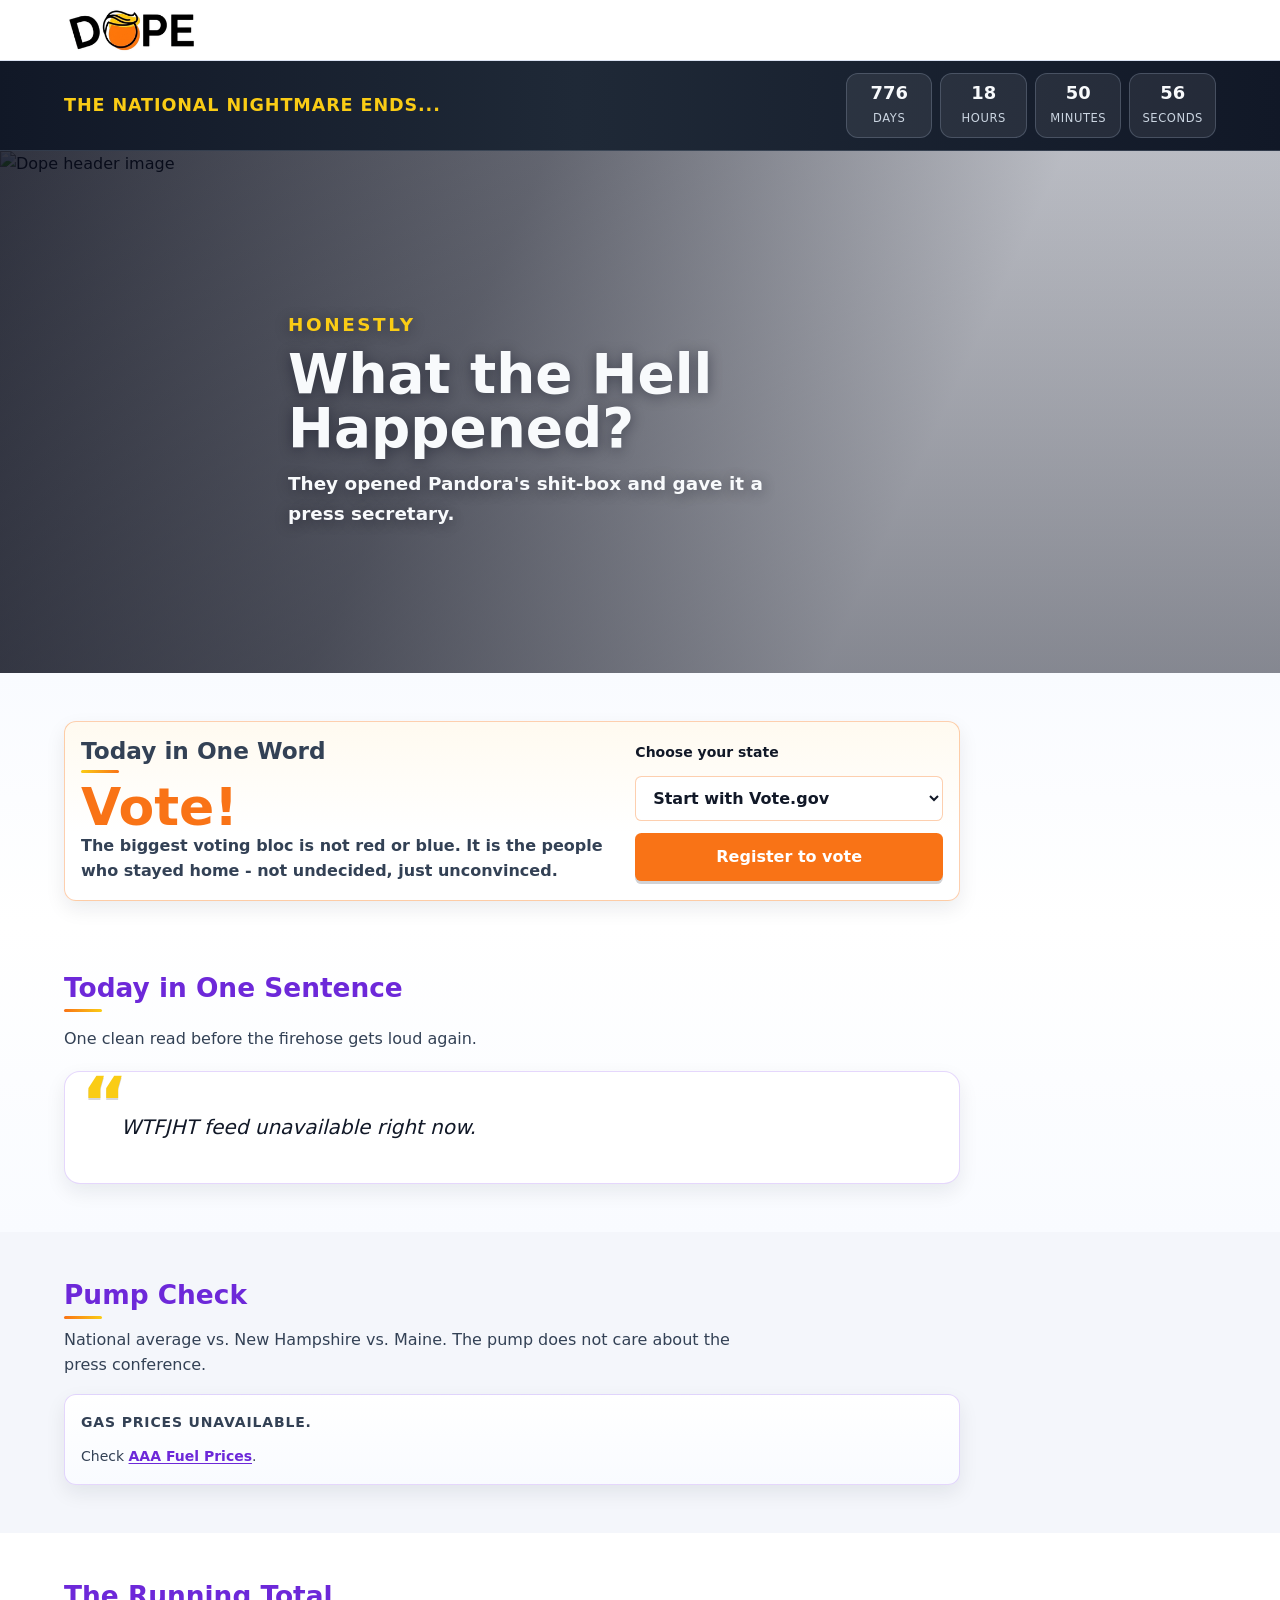
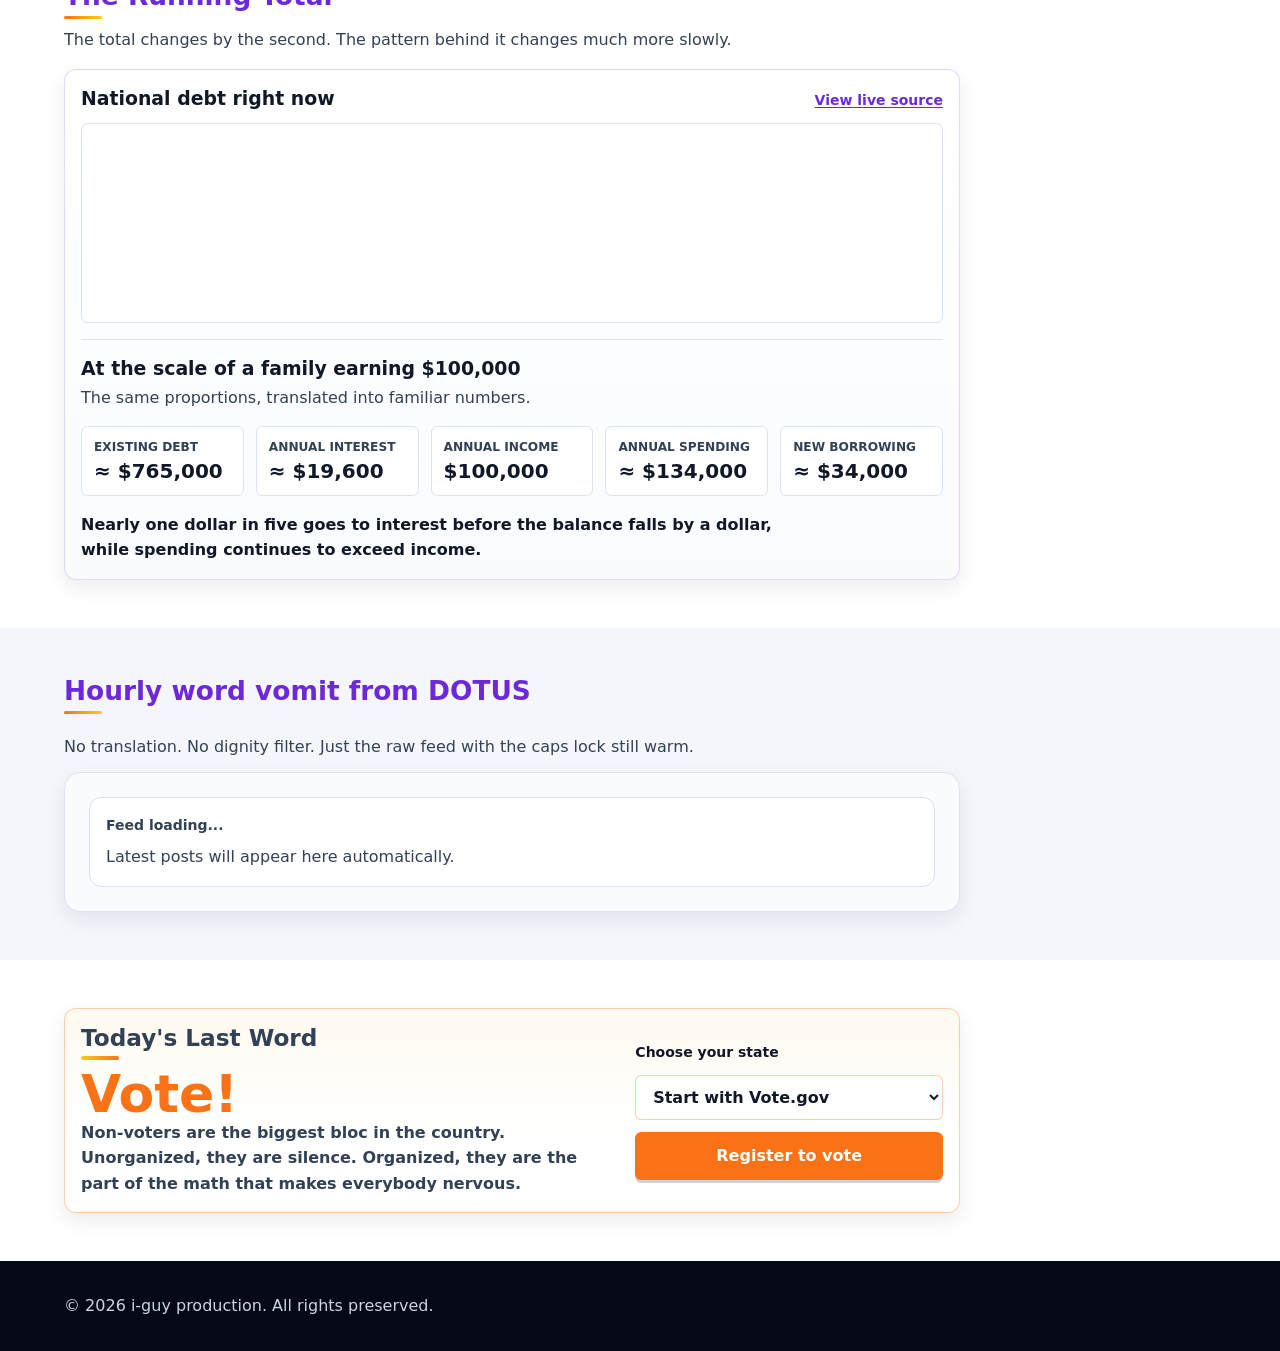
==== index.html @ aa1130ff "changes" ====
<!doctype html>
<html lang="en">
  <head>
    <meta charset="UTF-8" />
    <meta name="viewport" content="width=device-width, initial-scale=1.0" />
    <title>DOTUS-47 | Dope of the United States - 47</title>
    <meta
      name="description"
      content="Honestly, what a dope. A running read on DOTUS-47, the daily firehose, the price at the pump, and the receipts hiding under the smoke."
    />
    <meta property="og:title" content="DOTUS-47 | Dope of the United States - 47" />
    <meta property="og:description" content="A running read on DOTUS-47, the daily firehose, the price at the pump, and the receipts hiding under the smoke." />
    <meta property="og:type" content="website" />
    <meta property="og:url" content="https://dopeoclock.com/" />
    <meta property="og:image" content="https://dopeoclock.com/assets/images/og-image.jpg" />
    <meta name="twitter:card" content="summary_large_image" />
    <meta name="twitter:title" content="DOTUS-47 | Dope of the United States - 47" />
    <meta name="twitter:description" content="A running read on DOTUS-47, the daily firehose, the price at the pump, and the receipts hiding under the smoke." />
    <meta name="twitter:image" content="https://dopeoclock.com/assets/images/og-image.jpg" />
    <link rel="stylesheet" href="styles.css?v=32" />
    <link rel="icon" href="assets/images/favicon.ico" sizes="any" />
    <link rel="icon" type="image/png" href="assets/images/favicon-512.png" />
    <link rel="apple-touch-icon" href="assets/images/apple-touch-icon.png" />
    <script defer src="script.js?v=9"></script>
    <script defer src="assets/gas-prices-widget.js?v=8"></script>
    <script defer src="assets/national-debt-widget.js?v=6"></script>
    <script defer src="assets/vote-register.js?v=2"></script>
  </head>

  <body>
    <a class="skip-link" href="#main-content">Skip to main content</a>

    <header class="site-header" id="home">
      <nav class="top-nav" aria-label="Primary navigation">
        <div class="container nav-inner">
          <a class="logo" href="#home" aria-label="Dope home">
            <img src="assets/images/logo_dope.png" alt="Dope logo" />
          </a>

         <!--
<button
  class="nav-toggle"
  type="button"
  aria-expanded="false"
  aria-controls="primary-menu"
  aria-label="Open menu"
>
  <span class="hamburger" aria-hidden="true"></span>
  <span class="visually-hidden">Menu</span>
</button>
-->

         <!--
<ul class="nav-links" id="primary-menu">
  <li><a class="nav-link" href="#home">Home</a></li>
  <li><a class="nav-link" href="#why-it-matters">Why It Matters</a></li>
  <li><a class="nav-link" href="#priorities">Priorities</a></li>
  <li><a class="nav-link" href="#updates">Truth Social</a></li>
  <li><a class="nav-link" href="#get-involved">Get Involved</a></li>
</ul>
-->
        </div>
      </nav>
    </header>

    <section class="countdown-bar" aria-label="Initiative countdown">
      <div class="container countdown-inner">
        <p class="countdown-label">The National Nightmare Ends...</p>

        <div class="countdown" id="countdown" role="timer" aria-live="polite">
          <div class="countdown-item">
            <span id="days">00</span>
            <small>Days</small>
          </div>

          <div class="countdown-item">
            <span id="hours">00</span>
            <small>Hours</small>
          </div>

          <div class="countdown-item">
            <span id="minutes">00</span>
            <small>Minutes</small>
          </div>

          <div class="countdown-item">
            <span id="seconds">00</span>
            <small>Seconds</small>
          </div>
        </div>

        <p class="countdown-expired" id="countdown-expired" hidden>We are live.</p>
      </div>
    </section>

    <section class="hero" aria-labelledby="hero-title">
      <img
        class="hero-image"
        src="assets/images/header image.png"
        alt="Dope header image"
        loading="eager"
      />

      <div class="hero-overlay" aria-hidden="true"></div>

      <div class="container hero-content reveal">
        <p class="hero-kicker">honestly</p>

        <h1 id="hero-title">
          <span class="hero-title-line">What the Hell Happened?</span>
        </h1>

        <p>
          They opened Pandora's shit-box and gave it a press secretary.
        </p>

        <!--
        <div class="hero-actions">
          <a class="btn btn-primary" href="#why-it-matters">Why It Matters</a>
          <a class="btn btn-ghost" href="#updates">Does it Matter</a>
        </div>
        -->
      </div>
    </section>

    <main id="main-content">
<section
  id="today-word"
  class="content-section section-light reveal"
  aria-labelledby="today-word-title"
>
  <div class="container section-stack">
    <div class="vote-card">
      <div class="vote-card-copy">
        <p class="vote-kicker">Today in One Word</p>
        <h2 id="today-word-title">Vote!</h2>
        <p>
          The biggest voting bloc is not red or blue. It is the people who stayed home - not undecided, just unconvinced.
        </p>
      </div>

      <div class="vote-actions" aria-label="Voter registration state selector">
        <label for="vote-state">Choose your state</label>
        <select id="vote-state" class="vote-select">
          <option value="">Start with Vote.gov</option>
          <option value="alabama">Alabama</option>
          <option value="alaska">Alaska</option>
          <option value="arizona">Arizona</option>
          <option value="arkansas">Arkansas</option>
          <option value="california">California</option>
          <option value="colorado">Colorado</option>
          <option value="connecticut">Connecticut</option>
          <option value="delaware">Delaware</option>
          <option value="district-of-columbia">District of Columbia</option>
          <option value="florida">Florida</option>
          <option value="georgia">Georgia</option>
          <option value="hawaii">Hawaii</option>
          <option value="idaho">Idaho</option>
          <option value="illinois">Illinois</option>
          <option value="indiana">Indiana</option>
          <option value="iowa">Iowa</option>
          <option value="kansas">Kansas</option>
          <option value="kentucky">Kentucky</option>
          <option value="louisiana">Louisiana</option>
          <option value="maine">Maine</option>
          <option value="maryland">Maryland</option>
          <option value="massachusetts">Massachusetts</option>
          <option value="michigan">Michigan</option>
          <option value="minnesota">Minnesota</option>
          <option value="mississippi">Mississippi</option>
          <option value="missouri">Missouri</option>
          <option value="montana">Montana</option>
          <option value="nebraska">Nebraska</option>
          <option value="nevada">Nevada</option>
          <option value="new-hampshire">New Hampshire</option>
          <option value="new-jersey">New Jersey</option>
          <option value="new-mexico">New Mexico</option>
          <option value="new-york">New York</option>
          <option value="north-carolina">North Carolina</option>
          <option value="north-dakota">North Dakota</option>
          <option value="ohio">Ohio</option>
          <option value="oklahoma">Oklahoma</option>
          <option value="oregon">Oregon</option>
          <option value="pennsylvania">Pennsylvania</option>
          <option value="rhode-island">Rhode Island</option>
          <option value="south-carolina">South Carolina</option>
          <option value="south-dakota">South Dakota</option>
          <option value="tennessee">Tennessee</option>
          <option value="texas">Texas</option>
          <option value="utah">Utah</option>
          <option value="vermont">Vermont</option>
          <option value="virginia">Virginia</option>
          <option value="washington">Washington</option>
          <option value="west-virginia">West Virginia</option>
          <option value="wisconsin">Wisconsin</option>
          <option value="wyoming">Wyoming</option>
        </select>
        <a
          class="vote-cta"
          id="vote-register-link"
          href="https://vote.gov/register"
          target="_blank"
          rel="noopener noreferrer"
        >
          Register to vote
        </a>
      </div>
    </div>
  </div>
</section>

<section
  id="today-sentence"
  class="content-section section-light reveal"
  aria-labelledby="today-sentence-title"
>
  <div class="container section-stack">
    <div class="feed-intro today-summary">
      <h2 id="today-sentence-title">Today in One Sentence</h2>
      <p>
        One clean read before the firehose gets loud again.
      </p>
    </div>

    <div
      class="feed-panel"
      id="wtfjht-feed"
      aria-label="What Just Happened feed"
    >
      <article class="feed-post">
        <p class="feed-date">Feed loading...</p>
        <p>Latest WTFJHT updates will appear here.</p>
      </article>
    </div>

        </div>
      </section>

<section
  id="gas-prices"
  class="content-section section-alt reveal"
  aria-labelledby="gas-prices-title"
>
  <div class="container section-stack">
    <div class="gas-price-intro">
      <h2 id="gas-prices-title">Pump Check</h2>
      <p>
        National average vs. New Hampshire vs. Maine. The pump does not care about the press conference.
      </p>
    </div>

    <div data-aaa-gas-prices></div>
  </div>
</section>

<section
  id="national-debt"
  class="content-section section-light reveal"
  aria-labelledby="national-debt-title"
>
  <div class="container section-stack">
    <div class="debt-intro">
      <h2 id="national-debt-title">The Running Total</h2>
      <p>
        The total changes by the second. The pattern behind it changes much more slowly.
      </p>
    </div>

    <div data-national-debt></div>
  </div>
</section>

<section
  id="updates"
  class="content-section section-alt reveal"
  aria-labelledby="updates-title"
>
  <div class="container section-stack">
    <h2 id="updates-title">Hourly word vomit from DOTUS</h2>

    <p class="section-kicker">
      No translation. No dignity filter. Just the raw feed with the caps lock still warm.
    </p>

    <div
      class="feed-panel"
      id="truth-feed"
      data-feed-url="/api/feed"
      aria-label="Truth Social updates feed"
    >
      <article class="feed-post">
        <p class="feed-date">Feed loading...</p>
        <p>Latest posts will appear here automatically.</p>
      </article>
    </div>
  </div>
</section>

    <!--  <section
        id="get-involved"
        class="content-section section-alt reveal"
        aria-labelledby="involved-title"
      >
        <div class="container section-stack cta-panel">
          <h2 id="involved-title">Get Involved / Stay Connected</h2>

          <p>
            If this mission resonates with you, now is the moment to engage. Join updates, share the message, and be part of what happens next.
          </p>

          <div class="cta-actions">
            <a class="btn btn-primary">Join the List</a>
            <a class="btn btn-secondary">Track Live Updates</a>
          </div>

          <div class="contact-grid" aria-label="Contact information"></div>
        </div>
      </section> -->
      <section
        id="final-vote"
        class="content-section section-light reveal"
        aria-labelledby="final-vote-title"
      >
        <div class="container section-stack">
          <div class="vote-card">
            <div class="vote-card-copy">
              <p class="vote-kicker">Today's Last Word</p>
              <h2 id="final-vote-title">Vote!</h2>
              <p>
                Non-voters are the biggest bloc in the country. Unorganized, they are silence. Organized, they are the part of the math that makes everybody nervous.
              </p>
            </div>

            <div class="vote-actions" aria-label="Voter registration state selector">
              <label for="vote-state-bottom">Choose your state</label>
              <select id="vote-state-bottom" class="vote-select">
                <option value="">Start with Vote.gov</option>
                <option value="alabama">Alabama</option>
                <option value="alaska">Alaska</option>
                <option value="arizona">Arizona</option>
                <option value="arkansas">Arkansas</option>
                <option value="california">California</option>
                <option value="colorado">Colorado</option>
                <option value="connecticut">Connecticut</option>
                <option value="delaware">Delaware</option>
                <option value="district-of-columbia">District of Columbia</option>
                <option value="florida">Florida</option>
                <option value="georgia">Georgia</option>
                <option value="hawaii">Hawaii</option>
                <option value="idaho">Idaho</option>
                <option value="illinois">Illinois</option>
                <option value="indiana">Indiana</option>
                <option value="iowa">Iowa</option>
                <option value="kansas">Kansas</option>
                <option value="kentucky">Kentucky</option>
                <option value="louisiana">Louisiana</option>
                <option value="maine">Maine</option>
                <option value="maryland">Maryland</option>
                <option value="massachusetts">Massachusetts</option>
                <option value="michigan">Michigan</option>
                <option value="minnesota">Minnesota</option>
                <option value="mississippi">Mississippi</option>
                <option value="missouri">Missouri</option>
                <option value="montana">Montana</option>
                <option value="nebraska">Nebraska</option>
                <option value="nevada">Nevada</option>
                <option value="new-hampshire">New Hampshire</option>
                <option value="new-jersey">New Jersey</option>
                <option value="new-mexico">New Mexico</option>
                <option value="new-york">New York</option>
                <option value="north-carolina">North Carolina</option>
                <option value="north-dakota">North Dakota</option>
                <option value="ohio">Ohio</option>
                <option value="oklahoma">Oklahoma</option>
                <option value="oregon">Oregon</option>
                <option value="pennsylvania">Pennsylvania</option>
                <option value="rhode-island">Rhode Island</option>
                <option value="south-carolina">South Carolina</option>
                <option value="south-dakota">South Dakota</option>
                <option value="tennessee">Tennessee</option>
                <option value="texas">Texas</option>
                <option value="utah">Utah</option>
                <option value="vermont">Vermont</option>
                <option value="virginia">Virginia</option>
                <option value="washington">Washington</option>
                <option value="west-virginia">West Virginia</option>
                <option value="wisconsin">Wisconsin</option>
                <option value="wyoming">Wyoming</option>
              </select>
              <a
                class="vote-cta"
                id="vote-register-link-bottom"
                href="https://vote.gov/register"
                target="_blank"
                rel="noopener noreferrer"
              >
                Register to vote
              </a>
            </div>
          </div>
        </div>
      </section>
    </main>

    <footer class="site-footer">
      <div class="container footer-inner">
        <div>
          <p>© <span id="year"></span> i-guy production. All rights preserved.</p>
        </div>
      </div>
    </footer>
  </body>
</html>
---- styles.css ----
:root {
  /* Core palette (bold, modern, non-political) */
  --color-bg: #0b1020;
  --color-surface: #ffffff;
  --color-surface-alt: #f4f6fb;
  --color-text: #111827;
  --color-text-muted: #334155;
  --color-dark: #050816;
  --color-primary: #7c3aed;
  --color-primary-dark: #6d28d9;
  --color-secondary: #f97316;
  --color-secondary-dark: #ea580c;
  --color-border: #dbe3f3;
  --color-focus: #22d3ee;
  --color-countdown-bg: #111827;
  --color-countdown-text: #f8fafc;
  --color-hero-overlay: rgba(5, 8, 22, 0.62);

  /* Typography */
  --font-family-base: Inter, system-ui, -apple-system, Segoe UI, Roboto, Helvetica, Arial, sans-serif;
  --font-size-100: 0.875rem;
  --font-size-200: 1rem;
  --font-size-300: 1.125rem;
  --font-size-400: clamp(1.7rem, 4.5vw, 3.2rem);
  --font-size-hero-kicker: clamp(0.78rem, 0.68rem + 0.45vw, 1rem);
  --font-size-hero-heading: clamp(2rem, 1.35rem + 2.6vw, 3.55rem);
  --font-size-hero-body: clamp(1rem, 0.9rem + 0.45vw, 1.22rem);
  --font-size-hero-button: clamp(0.95rem, 1.1vw, 1.05rem);

  /* Spacing */
  --space-1: 0.25rem;
  --space-2: 0.5rem;
  --space-3: 0.75rem;
  --space-4: 1rem;
  --space-5: 1.5rem;
  --space-6: 2rem;
  --space-7: 3rem;
  --space-8: 4rem;

  /* Radius + shadows + layout */
  --radius-sm: 0.4rem;
  --radius-md: 0.75rem;
  --radius-lg: 1rem;
  --shadow-sm: 0 8px 20px rgba(15, 23, 42, 0.08);
  --shadow-md: 0 20px 40px rgba(15, 23, 42, 0.14);
  --container-max: 72rem;
  --nav-height: 3.75rem;

  /* Breakpoint references */
  --bp-tablet: 48rem;
  --bp-desktop: 64rem;
}

/* Base reset */
*,
*::before,
*::after {
  box-sizing: border-box;
}

html {
  scroll-behavior: smooth;
}

@media (prefers-reduced-motion: reduce) {
  html {
    scroll-behavior: auto;
  }

  *,
  *::before,
  *::after {
    animation-duration: 0.01ms !important;
    animation-iteration-count: 1 !important;
    transition-duration: 0.01ms !important;
  }
}

body {
  margin: 0;
  font-family: var(--font-family-base);
  font-size: var(--font-size-200);
  line-height: 1.6;
  color: var(--color-text);
  background: var(--color-surface-alt);
}

h1,
h2,
h3,
p {
  margin: 0;
}

h1,
h2,
h3 {
  text-wrap: balance;
}

p,
li,
figcaption,
label,
button,
a {
  text-wrap: pretty;
}

a {
  color: inherit;
  text-decoration: none;
}

img {
  display: block;
  max-width: 100%;
}

:focus-visible {
  outline: 3px solid var(--color-focus);
  outline-offset: 2px;
}

/* Utilities */
.container {
  width: min(100% - 2rem, var(--container-max));
  margin-inline: auto;
}

.section-stack {
  display: grid;
  gap: var(--space-4);
}

.visually-hidden {
  position: absolute;
  width: 1px;
  height: 1px;
  padding: 0;
  margin: -1px;
  overflow: hidden;
  clip: rect(0, 0, 0, 0);
  border: 0;
}

.skip-link {
  position: absolute;
  top: -3rem;
  left: var(--space-4);
  background: var(--color-dark);
  color: #fff;
  padding: var(--space-2) var(--space-4);
  border-radius: var(--radius-sm);
  z-index: 5000;
}

.skip-link:focus-visible {
  top: var(--space-3);
}

/* Sticky nav */
.top-nav {
  position: sticky;
  top: 0;
  z-index: 3000;
  min-height: var(--nav-height);
  background: rgba(255, 255, 255, 0.95);
  backdrop-filter: blur(10px);
  border-bottom: 1px solid var(--color-border);
}

.nav-inner {
  min-height: var(--nav-height);
  display: flex;
  align-items: center;
  justify-content: space-between;
  gap: 0.75rem;
}

.logo {
  display: inline-flex;
  align-items: center;
  flex-shrink: 0;
}

.logo img {
  display: block;
  width: clamp(96px, 12vw, 135px);
  max-width: 135px;
  height: auto;
  max-height: 46px;
  object-fit: contain;
}

.nav-links {
  list-style: none;
  margin: 0;
  padding: 0;
  display: flex;
  gap: var(--space-2);
}

.nav-link {
  font-weight: 700;
  font-size: var(--font-size-100);
  color: var(--color-text-muted);
  padding: 0.4rem 0.65rem;
  border-radius: var(--radius-sm);
  transition: background-color 160ms ease, color 160ms ease;
}

.nav-link:hover,
.nav-link:focus-visible,
.nav-link.active {
  background: #eee7ff;
  color: var(--color-primary-dark);
}

.nav-toggle {
  display: none;
  width: 2.5rem;
  aspect-ratio: 1;
  border: 1px solid var(--color-border);
  border-radius: var(--radius-sm);
  background: #fff;
  color: var(--color-text);
  align-items: center;
  justify-content: center;
}

.hamburger,
.hamburger::before,
.hamburger::after {
  width: 1.1rem;
  height: 2px;
  border-radius: 999px;
  background: currentColor;
  display: block;
  position: relative;
}

.hamburger::before,
.hamburger::after {
  content: "";
  position: absolute;
  left: 0;
}

.hamburger::before {
  top: -0.35rem;
}

.hamburger::after {
  top: 0.35rem;
}

/* Countdown bar */
.countdown-bar {
  background: linear-gradient(90deg, #111827 0%, #1f2937 45%, #111827 100%);
  color: var(--color-countdown-text);
  border-bottom: 1px solid rgba(148, 163, 184, 0.25);
}

.countdown-inner {
  min-height: 4rem;
  display: flex;
  align-items: center;
  justify-content: space-between;
  gap: var(--space-4);
  padding-block: var(--space-3);
}

.countdown-label {
  font-weight: 800;
  text-transform: uppercase;
  letter-spacing: 0.05em;
  font-size: 1.1rem;
  color: #facc15;
}

.countdown {
  display: grid;
  grid-template-columns: repeat(4, minmax(4rem, 1fr));
  gap: var(--space-2);
}

.countdown-item {
  text-align: center;
  padding: var(--space-2) var(--space-3);
  border-radius: var(--radius-md);
  border: 1px solid rgba(148, 163, 184, 0.3);
  background: rgba(255, 255, 255, 0.08);
}

.countdown-item span {
  display: block;
  font-weight: 800;
  font-size: 1.12rem;
  line-height: 1.2;
}

.countdown-item small {
  font-size: 0.72rem;
  text-transform: uppercase;
  letter-spacing: 0.05em;
  color: #cbd5e1;
}

.countdown-expired {
  margin-left: auto;
  font-weight: 700;
  color: #86efac;
}

/* Hero */
.hero {
  position: relative;
  min-height: clamp(20rem, 58vh, 34rem);
  display: grid;
  align-items: center;
  overflow: hidden;
}

.hero-image,
.hero-overlay {
  position: absolute;
  inset: 0;
}

.hero-image {
  width: 100%;
  height: 100%;
  object-fit: cover;
  object-position: center 45%;
}

.hero-overlay {
  background:
    linear-gradient(180deg, rgba(5, 8, 22, 0.18), rgba(5, 8, 22, 0.42)),
    linear-gradient(115deg, rgba(5, 8, 22, 0.78) 0%, rgba(5, 8, 22, 0.52) 36%, rgba(5, 8, 22, 0.08) 70%);
}

.hero-content {
  position: relative;
  z-index: 1;
  max-width: 44rem;
  color: #f8fafc;
  padding-block: clamp(2rem, 6vw, 4rem);
  text-shadow: 0 2px 14px rgba(5, 8, 22, 0.42);
}

.hero-kicker {
  font-size: var(--font-size-hero-kicker);
  text-transform: uppercase;
  letter-spacing: 0.12em;
  font-weight: 700;
  margin-bottom: 0.55rem;
  color: #facc15;
}

.hero h1 {
  font-size: var(--font-size-hero-heading);
  line-height: 0.98;
  max-width: none;
  text-wrap: balance;
}

.hero-title-line {
  display: block;
  width: fit-content;
  max-width: 100%;
 /*! white-space: nowrap; */
}

.hero p {
  margin-top: 0.85rem;
  font-size: var(--font-size-hero-body);
  max-width: 32rem;
}

.hero-actions {
  margin-top: var(--space-5);
  display: flex;
  flex-wrap: wrap;
  gap: var(--space-3);
}

/* Buttons */
.btn {
  display: inline-flex;
  align-items: center;
  justify-content: center;
  border: 1px solid transparent;
  border-radius: var(--radius-md);
  padding: 0.75rem 1.15rem;
  font-weight: 700;
  transition: transform 120ms ease, background-color 150ms ease, color 150ms ease, border-color 150ms ease;
}

.hero .btn {
  font-size: var(--font-size-hero-button);
}

.btn:hover,
.btn:focus-visible {
  transform: translateY(-1px);
}

.btn-primary {
  background: var(--color-secondary);
  color: #fff;
}

.btn-primary:hover,
.btn-primary:focus-visible {
  background: var(--color-secondary-dark);
}

.btn-secondary {
  background: var(--color-primary);
  color: #fff;
}

.btn-secondary:hover,
.btn-secondary:focus-visible {
  background: var(--color-primary-dark);
}

.btn-ghost {
  background: transparent;
  border-color: rgba(255, 255, 255, 0.55);
  color: #fff;
}

.btn-ghost:hover,
.btn-ghost:focus-visible {
  border-color: #fff;
  background: rgba(255, 255, 255, 0.14);
}

/* Sections */
.content-section {
  padding-block: clamp(var(--space-7), 8vw, 5.3rem);
  scroll-margin-top: calc(var(--nav-height) + 4.5rem);
}

.section-light {
  background: var(--color-surface);
}

.section-alt {
  background: var(--color-surface-alt);
}

h2 {
  font-size: clamp(1.5rem, 3.2vw, 2.4rem);
  line-height: 1.15;
}

.content-section p {
  color: var(--color-text-muted);
}

.section-lead {
  font-size: clamp(1.15rem, 2.2vw, 1.45rem);
  line-height: 1.5;
  font-weight: 600;
  color: var(--color-text);
  max-width: 58rem;
}

.accent-word {
  color: #facc15;
  font-weight: 600;
}

.section-tagline {
  margin-top: var(--space-2);
  font-size: clamp(1.05rem, 2vw, 1.25rem);
  font-weight: 700;
  letter-spacing: 0.03em;
  color: var(--color-text);
}

.section-title-accent,
.today-summary h2,
.gas-price-intro h2,
.debt-intro h2,
#updates-title {
  position: relative;
  display: inline-block;
  margin-bottom: var(--space-2);
  color: var(--color-primary-dark);
  font-size: clamp(1.25rem, 2.4vw, 1.65rem);
  line-height: 1.12;
  font-weight: 900;
}

.section-title-accent::after,
.today-summary h2::after,
.gas-price-intro h2::after,
.debt-intro h2::after,
#updates-title::after {
  content: "";
  display: block;
  width: 2.4rem;
  height: 0.2rem;
  margin-top: 0.35rem;
  border-radius: 999px;
  background: linear-gradient(90deg, var(--color-secondary), #facc15);
}

#today-word,
#today-sentence,
#gas-prices,
#national-debt,
#updates,
#final-vote {
  padding-block: clamp(var(--space-5), 5vw, var(--space-7));
}

#today-word {
  padding-bottom: clamp(var(--space-4), 3vw, var(--space-5));
}

#today-sentence {
  padding-top: clamp(var(--space-4), 3vw, var(--space-5));
}

.tag-acronym {
  color: #facc15;
  font-weight: 900;
}



.cards-grid {
  margin-top: var(--space-4);
  display: grid;
  grid-template-columns: repeat(2, minmax(0, 1fr));
  gap: var(--space-4);
}

.card {
  background: #fff;
  border: 1px solid rgba(124, 58, 237, 0.14);
  border-radius: var(--radius-md);
  padding: var(--space-5);
  box-shadow: var(--shadow-sm);
}

.card h3 {
  position: relative;
  display: inline-block;
  margin-bottom: var(--space-3);
  font-size: clamp(1.2rem, 2vw, 1.45rem);
  line-height: 1.1;
  font-weight: 900;
  color: var(--color-primary-dark);
}

.card h3::after {
  content: "";
  display: block;
  width: 2.75rem;
  height: 0.22rem;
  margin-top: 0.4rem;
  border-radius: 999px;
  background: linear-gradient(90deg, var(--color-secondary), #facc15);
}

@media (hover: hover) {
  .card {
    transition: transform 140ms ease, box-shadow 140ms ease, border-color 140ms ease;
  }

  .card:hover {
    transform: translateY(-2px);
    border-color: rgba(124, 58, 237, 0.28);
    box-shadow: var(--shadow-md);
  }
}

.receipt-accordion {
  margin-top: var(--space-4);
  border: 1px solid rgba(124, 58, 237, 0.22);
  border-radius: var(--radius-md);
  background: linear-gradient(180deg, #ffffff 0%, #f9fbff 100%);
  overflow: hidden;
}

.receipt-accordion[open] {
  box-shadow: inset 0 0 0 1px rgba(124, 58, 237, 0.08);
}

.receipt-accordion summary {
  cursor: pointer;
  padding: 0.8rem 1rem;
  font-weight: 900;
  color: var(--color-primary-dark);
  list-style: none;
}

.receipt-accordion summary::-webkit-details-marker {
  display: none;
}

.receipt-accordion summary::before {
  content: "+";
  display: inline-grid;
  place-items: center;
  width: 1.35rem;
  height: 1.35rem;
  margin-right: 0.45rem;
  border-radius: 50%;
  background: var(--color-secondary);
  color: #fff;
  font-weight: 900;
  line-height: 1;
}

.receipt-accordion[open] summary::before {
  content: "-";
}

.receipt-accordion summary:hover,
.receipt-accordion summary:focus-visible {
  background: #eee7ff;
  color: var(--color-primary);
}

.receipt-list {
  margin: 0;
  padding: 0 1rem 1rem;
  display: grid;
  gap: 0.85rem;
  list-style: none;
}

.receipt-list li {
  position: relative;
  padding-left: 1.55rem;
  color: var(--color-text-muted);
  line-height: 1.5;
}

.receipt-list li::before {
  content: "";
  position: absolute;
  left: 0;
  top: 0.42em;
  width: 0.72rem;
  height: 0.72rem;
  border: 2px solid var(--color-dark);
  border-radius: 50%;
  background: radial-gradient(circle at 35% 35%, #facc15 0 28%, var(--color-secondary) 30% 100%);
  box-shadow: 0 1px 0 rgba(5, 8, 22, 0.22);
}

.receipt-list strong {
  color: var(--color-text);
}

.receipt-list a {
  color: var(--color-primary-dark);
  font-weight: 800;
  text-decoration: underline;
  text-underline-offset: 0.15em;
}

.receipt-list a:hover,
.receipt-list a:focus-visible {
  color: var(--color-primary);
}

/* Updates center / Truth Social */
.feed-note {
  margin-top: var(--space-4);
  color: #334155;
  font-size: var(--font-size-200);
}

.feed-panel {
  margin-top: var(--space-5);
  display: grid;
  gap: var(--space-4);
  background: #f9fbff;
  border: 1px solid var(--color-border);
  border-radius: var(--radius-lg);
  padding: var(--space-5);
  box-shadow: var(--shadow-sm);
}

.feed-post {
  background: #fff;
  border: 1px solid #d8e2f3;
  border-radius: var(--radius-md);
  padding: var(--space-4);
  min-width: 0;
}

.feed-post p {
  overflow-wrap: anywhere;
  word-break: break-word;
}

.feed-date {
  font-size: var(--font-size-100);
  color: #475569;
  font-weight: 700;
  margin-bottom: var(--space-2);
}

.feed-link {
  display: inline-block;
  margin-top: var(--space-3);
  color: var(--color-primary-dark);
  font-weight: 700;
}

.feed-link:hover,
.feed-link:focus-visible {
  color: var(--color-primary);
  text-decoration: underline;
}

#today-sentence {
  background: linear-gradient(180deg, #ffffff 0%, #f9fbff 100%);
}

#today-sentence .section-stack {
  gap: var(--space-3);
  align-items: start;
}

.today-summary {
  margin-top: 0;
  max-width: 56rem;
  text-align: left;
}

.today-summary p {
  max-width: 44rem;
  margin-top: 0.45rem;
  color: var(--color-text-muted);
}

#today-sentence .feed-panel {
  position: relative;
  width: 100%;
  max-width: 56rem;
  margin-top: var(--space-2);
  border-color: rgba(124, 58, 237, 0.2);
  background: #fff;
  box-shadow: var(--shadow-sm);
}

#today-sentence .feed-panel::before {
  content: "\201C";
  position: absolute;
  top: -0.35rem;
  left: 1rem;
  color: #facc15;
  font-size: clamp(3rem, 8vw, 4.5rem);
  line-height: 1;
  font-weight: 900;
  text-shadow: 0 2px 0 rgba(5, 8, 22, 0.16);
}

#today-sentence .feed-post {
  border: 0;
  padding-left: clamp(var(--space-4), 6vw, var(--space-6));
}

#today-sentence .feed-post h3 {
  color: var(--color-primary-dark);
  font-size: clamp(1.15rem, 2vw, 1.35rem);
}

#today-sentence .feed-post p:not(.feed-date) {
  font-size: clamp(1.05rem, 2vw, 1.25rem);
  font-style: italic;
  line-height: 1.55;
  color: var(--color-text);
}

.feed-expand {
  display: inline-flex;
  margin-top: var(--space-3);
  padding: 0;
  border: 0;
  background: transparent;
  color: var(--color-primary-dark);
  font: inherit;
  font-size: var(--font-size-100);
  font-weight: 800;
  cursor: pointer;
}

.feed-expand:hover,
.feed-expand:focus-visible {
  color: var(--color-primary);
  text-decoration: underline;
  text-underline-offset: 0.15em;
}

.feed-post__full {
  max-width: 48rem;
  margin-top: var(--space-4);
  padding-top: var(--space-4);
  border-top: 1px solid var(--color-border);
}

#today-sentence .feed-post .feed-post__full p {
  margin: 0;
  color: var(--color-text);
  font-size: 1rem;
  font-style: normal;
  line-height: 1.65;
}

#today-sentence .feed-post .feed-post__full p + p {
  margin-top: var(--space-3);
}

#today-word {
  background: linear-gradient(180deg, #f9fbff 0%, #ffffff 100%);
}

#today-word .section-stack,
#final-vote .section-stack {
  align-items: start;
}

.vote-card {
  display: grid;
  grid-template-columns: minmax(0, 1.4fr) minmax(18rem, 0.8fr);
  gap: var(--space-4);
  width: 100%;
  max-width: 56rem;
  padding: var(--space-4);
  border: 1px solid rgba(249, 115, 22, 0.34);
  border-radius: var(--radius-md);
  background: linear-gradient(180deg, #fffaf0 0%, #ffffff 62%);
  box-shadow: var(--shadow-sm);
}

.vote-kicker {
  position: relative;
  display: inline-block;
  margin: 0 0 var(--space-2);
  color: var(--color-secondary-dark);
  font-size: clamp(1.15rem, 2vw, 1.45rem);
  line-height: 1.12;
  font-weight: 900;
  text-transform: none;
  letter-spacing: 0;
}

.vote-kicker::after {
  content: "";
  display: block;
  width: 2.4rem;
  height: 0.2rem;
  margin-top: 0.35rem;
  border-radius: 999px;
  background: linear-gradient(90deg, #facc15, var(--color-secondary));
}

.vote-card h2 {
  color: var(--color-secondary);
  font-size: clamp(2rem, 6vw, 3.25rem);
  line-height: 1;
  font-weight: 900;
}

.vote-card p {
  max-width: 40rem;
  font-weight: 600;
}

.vote-actions {
  display: grid;
  align-content: center;
  gap: var(--space-3);
  min-width: 0;
}

.vote-actions label {
  color: var(--color-text);
  font-size: var(--font-size-100);
  font-weight: 900;
}

.vote-select {
  width: 100%;
  min-height: 2.8rem;
  padding: 0.65rem 0.8rem;
  border: 1px solid rgba(249, 115, 22, 0.34);
  border-radius: var(--radius-sm);
  background: #fff;
  color: var(--color-text);
  font: inherit;
  font-weight: 700;
}

.vote-select:focus-visible {
  outline: 3px solid rgba(249, 115, 22, 0.32);
  outline-offset: 2px;
}

.vote-cta {
  display: inline-flex;
  align-items: center;
  justify-content: center;
  min-height: 2.8rem;
  padding: 0.7rem 1rem;
  border-radius: var(--radius-sm);
  background: var(--color-secondary);
  color: #fff;
  font-weight: 900;
  text-align: center;
  box-shadow: 0 3px 0 rgba(5, 8, 22, 0.18);
}

.vote-cta:hover,
.vote-cta:focus-visible {
  background: #ea580c;
  color: #fff;
  transform: translateY(-1px);
}

#gas-prices .section-stack {
  gap: var(--space-4);
  align-items: start;
}

#gas-prices .gas-price-intro,
#gas-prices .aaa-gas-widget {
  max-width: 56rem;
}

.gas-price-intro p {
  max-width: 44rem;
  color: var(--color-text-muted);
}

.aaa-gas-widget {
  display: grid;
  gap: var(--space-3);
  width: 100%;
  padding: var(--space-4);
  border: 1px solid rgba(124, 58, 237, 0.2);
  border-radius: var(--radius-md);
  background: linear-gradient(180deg, #ffffff 0%, #f9fbff 100%);
  box-shadow: var(--shadow-sm);
}

.aaa-gas-widget__title {
  margin: 0;
  color: var(--color-primary-dark);
  font-size: var(--font-size-100);
  font-weight: 900;
  text-transform: uppercase;
  letter-spacing: 0.06em;
}

.aaa-gas-widget__grid {
  display: grid;
  grid-template-columns: repeat(3, minmax(0, 1fr));
  gap: var(--space-3);
}

.aaa-gas-widget__price {
  position: relative;
  min-width: 0;
  padding: var(--space-4);
  border: 1px solid var(--color-border);
  border-radius: var(--radius-sm);
  background: #fff;
}

.aaa-gas-widget__price::before {
  content: "$";
  position: absolute;
  top: 0.8rem;
  right: 0.8rem;
  display: inline-grid;
  place-items: center;
  width: 1.45rem;
  height: 1.45rem;
  border: 2px solid var(--color-dark);
  border-radius: 50%;
  background: radial-gradient(circle at 35% 35%, #facc15 0 28%, var(--color-secondary) 30% 100%);
  color: var(--color-dark);
  font-size: 0.8rem;
  font-weight: 900;
  line-height: 1;
  box-shadow: 0 1px 0 rgba(5, 8, 22, 0.22);
}

.aaa-gas-widget__heading {
  display: flex;
  align-items: flex-start;
  justify-content: space-between;
  gap: var(--space-2);
  padding-right: 2rem;
}

.aaa-gas-widget__badge {
  flex: 0 0 auto;
  display: inline-grid;
  place-items: center;
  min-width: 2rem;
  min-height: 1.25rem;
  padding: 0.1rem 0.35rem;
  border: 1px solid rgba(124, 58, 237, 0.22);
  border-radius: 999px;
  background: #f9fbff;
  color: var(--color-primary-dark);
  font-size: 0.68rem;
  font-weight: 900;
  letter-spacing: 0.06em;
}

.aaa-gas-widget__label,
.aaa-gas-widget__date,
.aaa-gas-widget__source {
  margin: 0;
  color: var(--color-text-muted);
  font-size: var(--font-size-100);
}

.aaa-gas-widget__label {
  max-width: calc(100% - 2rem);
  font-weight: 800;
}

.aaa-gas-widget__value {
  display: flex;
  align-items: baseline;
  gap: var(--space-2);
  margin: 0.25rem 0;
  color: var(--color-text);
  font-size: clamp(1.8rem, 4vw, 2.4rem);
  font-weight: 900;
  line-height: 1;
}

.aaa-gas-widget__compare {
  margin-top: var(--space-2);
  color: var(--color-text-muted);
  font-size: var(--font-size-100);
}

.aaa-gas-widget__compare strong {
  color: var(--color-text);
  font-size: 1.1rem;
}

.aaa-gas-widget__delta {
  display: inline-flex;
  align-items: center;
  font-size: clamp(1rem, 2vw, 1.2rem);
  font-weight: 900;
}

.aaa-gas-widget__delta span {
  margin-right: 0;
}

.aaa-gas-widget__delta--up {
  color: #dc2626;
}

.aaa-gas-widget__delta--down {
  color: #15803d;
}

.aaa-gas-widget__delta--flat {
  color: var(--color-text-muted);
}

.aaa-gas-widget__source a {
  color: var(--color-primary-dark);
  font-weight: 800;
  text-decoration: underline;
  text-underline-offset: 0.15em;
}

.aaa-gas-widget__source a:hover,
.aaa-gas-widget__source a:focus-visible {
  color: var(--color-primary);
}

/* National debt */
#national-debt .section-stack {
  align-items: start;
  gap: var(--space-4);
}

.debt-intro,
.debt-widget {
  width: 100%;
  max-width: 56rem;
}

.debt-widget {
  display: block;
}

.debt-intro p {
  max-width: 44rem;
  color: var(--color-text-muted);
}

.debt-panel {
  overflow: hidden;
  padding: var(--space-4);
  border: 1px solid rgba(124, 58, 237, 0.2);
  border-radius: var(--radius-md);
  background: linear-gradient(180deg, #ffffff 0%, #f9fbff 100%);
  box-shadow: var(--shadow-sm);
}

.debt-panel__heading {
  display: flex;
  align-items: baseline;
  justify-content: space-between;
  gap: var(--space-3);
  margin-bottom: var(--space-3);
}

.debt-panel__heading h3,
.debt-comparison__heading h3 {
  margin: 0;
  color: var(--color-text);
  font-size: clamp(1.05rem, 1.8vw, 1.18rem);
  line-height: 1.3;
}

.debt-panel__heading a {
  flex: 0 0 auto;
  color: var(--color-primary-dark);
  font-size: var(--font-size-100);
  font-weight: 800;
  text-decoration: underline;
  text-underline-offset: 0.15em;
}

.debt-panel__frame {
  display: block;
  width: 100%;
  min-height: 200px;
  border: 1px solid var(--color-border);
  border-radius: var(--radius-sm);
  background: #fff;
  transition: height 0.2s ease;
}

.debt-comparison {
  margin-top: var(--space-4);
  padding-top: var(--space-4);
  border-top: 1px solid var(--color-border);
}

.debt-comparison__heading {
  max-width: 44rem;
}

.debt-comparison__heading p {
  margin-top: var(--space-1);
  color: var(--color-text-muted);
}

.debt-metrics {
  display: grid;
  grid-template-columns: repeat(5, minmax(0, 1fr));
  gap: var(--space-3);
  margin: var(--space-4) 0 0;
}

.debt-metric {
  min-width: 0;
  padding: var(--space-3);
  border: 1px solid var(--color-border);
  border-radius: var(--radius-sm);
  background: #fff;
}

.debt-metric dt {
  margin-bottom: 0.2rem;
  color: var(--color-text-muted);
  font-size: 0.76rem;
  font-weight: 800;
  text-transform: uppercase;
  line-height: 1.35;
}

.debt-metric dd {
  margin: 0;
  color: var(--color-text);
  font-size: clamp(1.05rem, 1.8vw, 1.25rem);
  font-weight: 900;
  line-height: 1.2;
  font-variant-numeric: tabular-nums;
}

.debt-comparison__summary {
  max-width: 46rem;
  margin-top: var(--space-4);
  color: var(--color-text) !important;
  font-weight: 600;
}

@media (max-width: 54rem) {
  .debt-metrics {
    grid-template-columns: repeat(3, minmax(0, 1fr));
  }
}

@media (max-width: 42rem) {
  .debt-panel__heading {
    align-items: start;
    flex-direction: column;
  }

  .debt-metrics {
    grid-template-columns: 1fr 1fr;
  }
}

@media (max-width: 27rem) {
  .debt-metrics {
    grid-template-columns: 1fr;
  }
}

.truth-follow-wrap {
  margin-top: var(--space-4);
}

/* CTA panel */
.cta-panel {
  background: linear-gradient(160deg, #ffffff 0%, #f5f3ff 100%);
  border: 1px solid #ddd6fe;
  border-radius: var(--radius-lg);
  padding: clamp(var(--space-5), 5vw, var(--space-7));
  box-shadow: var(--shadow-md);
}

.cta-actions {
  display: flex;
  flex-wrap: wrap;
  gap: var(--space-3);
  margin-top: var(--space-2);
}

.contact-grid {
  margin-top: var(--space-3);
  display: grid;
  gap: var(--space-3);
  grid-template-columns: repeat(3, minmax(0, 1fr));
}

/* Footer */
.site-footer {
  background: var(--color-dark);
  color: #cbd5e1;
  padding-block: var(--space-6);
}

.footer-inner {
  display: flex;
  align-items: flex-start;
  justify-content: space-between;
  gap: var(--space-6);
  flex-wrap: wrap;
}

.footer-contact {
  margin-top: var(--space-2);
  color: #94a3b8;
}

.footer-nav {
  margin: 0;
  padding: 0;
  list-style: none;
  display: flex;
  flex-wrap: wrap;
  gap: var(--space-2);
}

.footer-nav a {
  display: inline-block;
  padding: var(--space-2) var(--space-3);
  border-radius: var(--radius-sm);
  color: #dbeafe;
}

.footer-nav a:hover,
.footer-nav a:focus-visible {
  background: rgba(255, 255, 255, 0.08);
  color: #fff;
}

/* Subtle reveal animation */
.reveal {
  opacity: 0;
  transform: translateY(10px);
  transition: opacity 420ms ease-out, transform 420ms ease-out;
}

.reveal.visible {
  opacity: 1;
  transform: translateY(0);
}

/* Responsive rules */
@media (max-width: 64rem) {
  .contact-grid {
    grid-template-columns: 1fr 1fr;
  }
}

@media (max-width: 48rem) {
  .nav-toggle {
    display: inline-flex;
  }

  .nav-links {
    position: absolute;
    top: var(--nav-height);
    left: 0;
    right: 0;
    display: none;
    flex-direction: column;
    gap: var(--space-2);
    padding: var(--space-4);
    background: rgba(255, 255, 255, 0.98);
    border-bottom: 1px solid var(--color-border);
  }

  .nav-links.open {
    display: flex;
  }

  .countdown-inner {
    min-height: auto;
    flex-direction: column;
    align-items: stretch;
    gap: 0.45rem;
    padding-block: 0.5rem;
  }

  .countdown-label {
    font-size: clamp(0.95rem, 4vw, 1.15rem);
    line-height: 1.1;
  }

  .countdown {
    width: 100%;
    grid-template-columns: repeat(4, minmax(0, 1fr));
    gap: 0.35rem;
  }

  .countdown-item {
    padding: 0.48rem 0.25rem;
    border-radius: 0.55rem;
  }

  .countdown-item span {
    font-size: clamp(1.05rem, 4.8vw, 1.35rem);
    line-height: 1.05;
  }

  .countdown-item small {
    font-size: clamp(0.52rem, 2.4vw, 0.68rem);
    letter-spacing: 0.035em;
  }

  .countdown-expired {
    margin-left: 0;
  }

  .cards-grid,
  .contact-grid {
    grid-template-columns: 1fr;
  }

  .vote-card {
    grid-template-columns: 1fr;
  }

  .vote-actions {
    align-content: start;
  }

  .hero {
  min-height: 27rem;
  align-items: center;
  }

  .hero-overlay {
    background:
      linear-gradient(180deg, rgba(5, 8, 22, 0.12), rgba(5, 8, 22, 0.5)),
      linear-gradient(90deg, rgba(5, 8, 22, 0.88) 0%, rgba(5, 8, 22, 0.58) 46%, rgba(5, 8, 22, 0.08) 100%);
  }

  .hero-content {
  max-width: 28rem;
  padding-top: 0;
  padding-bottom: 2.25rem;
  }

  .hero p {
    margin-top: 0.82rem;
    font-size: 1rem;
    max-width: 22rem;
    line-height: 1.42;
  }

  .hero-kicker {
  font-size: clamp(0.95rem, 3vw, 1.08rem);
    margin-bottom: 0.46rem;
  }

  .hero h1 {
  font-size: clamp(2.25rem, 7.4vw, 3rem);
  line-height: 0.98;
  }

  .hero-title-line {
    white-space: normal;
  }

  .hero-image {
    object-position: 61% center;
  }

  .hero .btn {
    font-size: 1rem;
  }
}

@media (max-width: 30rem) {
  .hero {
    min-height: 27rem;
  }

  .hero-content {
    max-width: 26rem;
    padding-top: 0;
    padding-bottom: 2.25rem;
  }

  .hero h1 {
    font-size: clamp(2rem, 8.4vw, 2.5rem);
    line-height: 0.98;
  }

  .hero p {
    font-size: 1rem;
    max-width: 22rem;
    line-height: 1.42;
  }

  .hero-kicker {
    font-size: clamp(0.92rem, 3vw, 1rem);
  }

  .hero-image {
    object-position: 64% center;
  }

  .countdown-inner {
    gap: 0.32rem;
    padding-block: 0.42rem;
  }

  .countdown {
    gap: 0.25rem;
  }

  .countdown-item {
    padding: 0.42rem 0.15rem;
  }

  .countdown-item span {
    font-size: clamp(1rem, 5vw, 1.2rem);
  }

  .countdown-item small {
    font-size: clamp(0.48rem, 2.6vw, 0.58rem);
  }

  .feed-panel {
    padding: var(--space-4);
  }

  .feed-post {
    padding: var(--space-3);
  }

  .aaa-gas-widget__grid {
    grid-template-columns: 1fr;
  }

}

@media (max-width: 48rem) {
  .hero-content {
    max-width: 26rem;
  }

  .hero h1 {
    font-size: clamp(2.35rem, 7vw, 2.8rem);
    line-height: 1.02;
  }

  .hero-title-line {
    white-space: normal;
  }

  .content-section {
    padding-block: clamp(2.5rem, 8vw, 3.5rem);
  }
}

@media (max-width: 30rem) {
  .hero-content {
    max-width: 23rem;
  }

  .hero h1 {
    font-size: clamp(2.1rem, 8vw, 2.45rem);
    line-height: 1.03;
  }

  .hero p {
    font-size: 1rem;
  }

  .content-section {
    padding-block: 2.5rem;
  }
}

@media (max-width: 48rem) {
  .logo img {
    max-width: 120px;
    max-height: 48px;
  }

  .nav-inner {
    min-height: 4.5rem;
  }
}

@media (max-width: 30rem) {
  .logo img {
    max-width: 105px;
    max-height: 42px;
  }

  .nav-inner {
    min-height: 4.25rem;
  }
}

/* Final mobile nav/logo override */
@media (max-width: 48rem) {
  .top-nav,
  .nav-inner {
    min-height: 4rem;
  }

  .logo img {
    width: 110px;
    max-width: 110px;
    max-height: 38px;
  }
}

@media (max-width: 30rem) {
  .top-nav,
  .nav-inner {
    min-height: 3.75rem;
  }

  .logo img {
    width: 96px;
    max-width: 96px;
    max-height: 34px;
  }
}

/* Hero text bump */
.hero-kicker {
  font-size: clamp(1rem, 1vw, 1.2rem);
  letter-spacing: 0.14em;
}

.hero p {
  font-size: clamp(1.15rem, 1.4vw, 1.45rem);
  font-weight: 600;
  max-width: 36rem;
}

/* Responsive hero text bump */
@media (max-width: 48rem) {
  .hero-kicker {
    font-size: clamp(1rem, 3.4vw, 1.18rem);
  }

  .hero p {
    font-size: clamp(1.12rem, 4vw, 1.3rem);
    line-height: 1.35;
    max-width: 24rem;
  }
}

@media (max-width: 30rem) {
  .hero-kicker {
    font-size: 1rem;
  }

  .hero p {
    font-size: 1.12rem;
    max-width: 22rem;
  }
}

.feed-toggle {
  justify-self: start;
  display: inline-flex;
  align-items: center;
  justify-content: center;
  margin-top: 0.25rem;
  border: 1px solid var(--color-border);
  border-radius: var(--radius-md);
  background: #fff;
  color: var(--color-primary-dark);
  padding: 0.65rem 1rem;
  font: inherit;
  font-weight: 800;
  cursor: pointer;
  box-shadow: var(--shadow-sm);
  transition: transform 120ms ease, background-color 150ms ease, color 150ms ease;
}

.feed-toggle:hover,
.feed-toggle:focus-visible {
  transform: translateY(-1px);
  background: #eee7ff;
  color: var(--color-primary);
}

#updates-title + p {
  margin-top: 0.35rem;
  max-width: 48rem;
}

#updates .section-stack {
  gap: var(--space-3);
  align-items: start;
}

#updates .section-kicker {
  margin-top: 0;
}

#updates .feed-panel {
  width: 100%;
  max-width: 56rem;
  margin-top: 0;
}

.feed-intro {
  margin-top: var(--space-5);
}

.feed-intro h2,
.feed-intro h3 {
  font-size: clamp(1.25rem, 2.4vw, 1.65rem);
  line-height: 1.15;
}

.feed-intro p {
  margin-top: 0.35rem;
  max-width: 48rem;
}
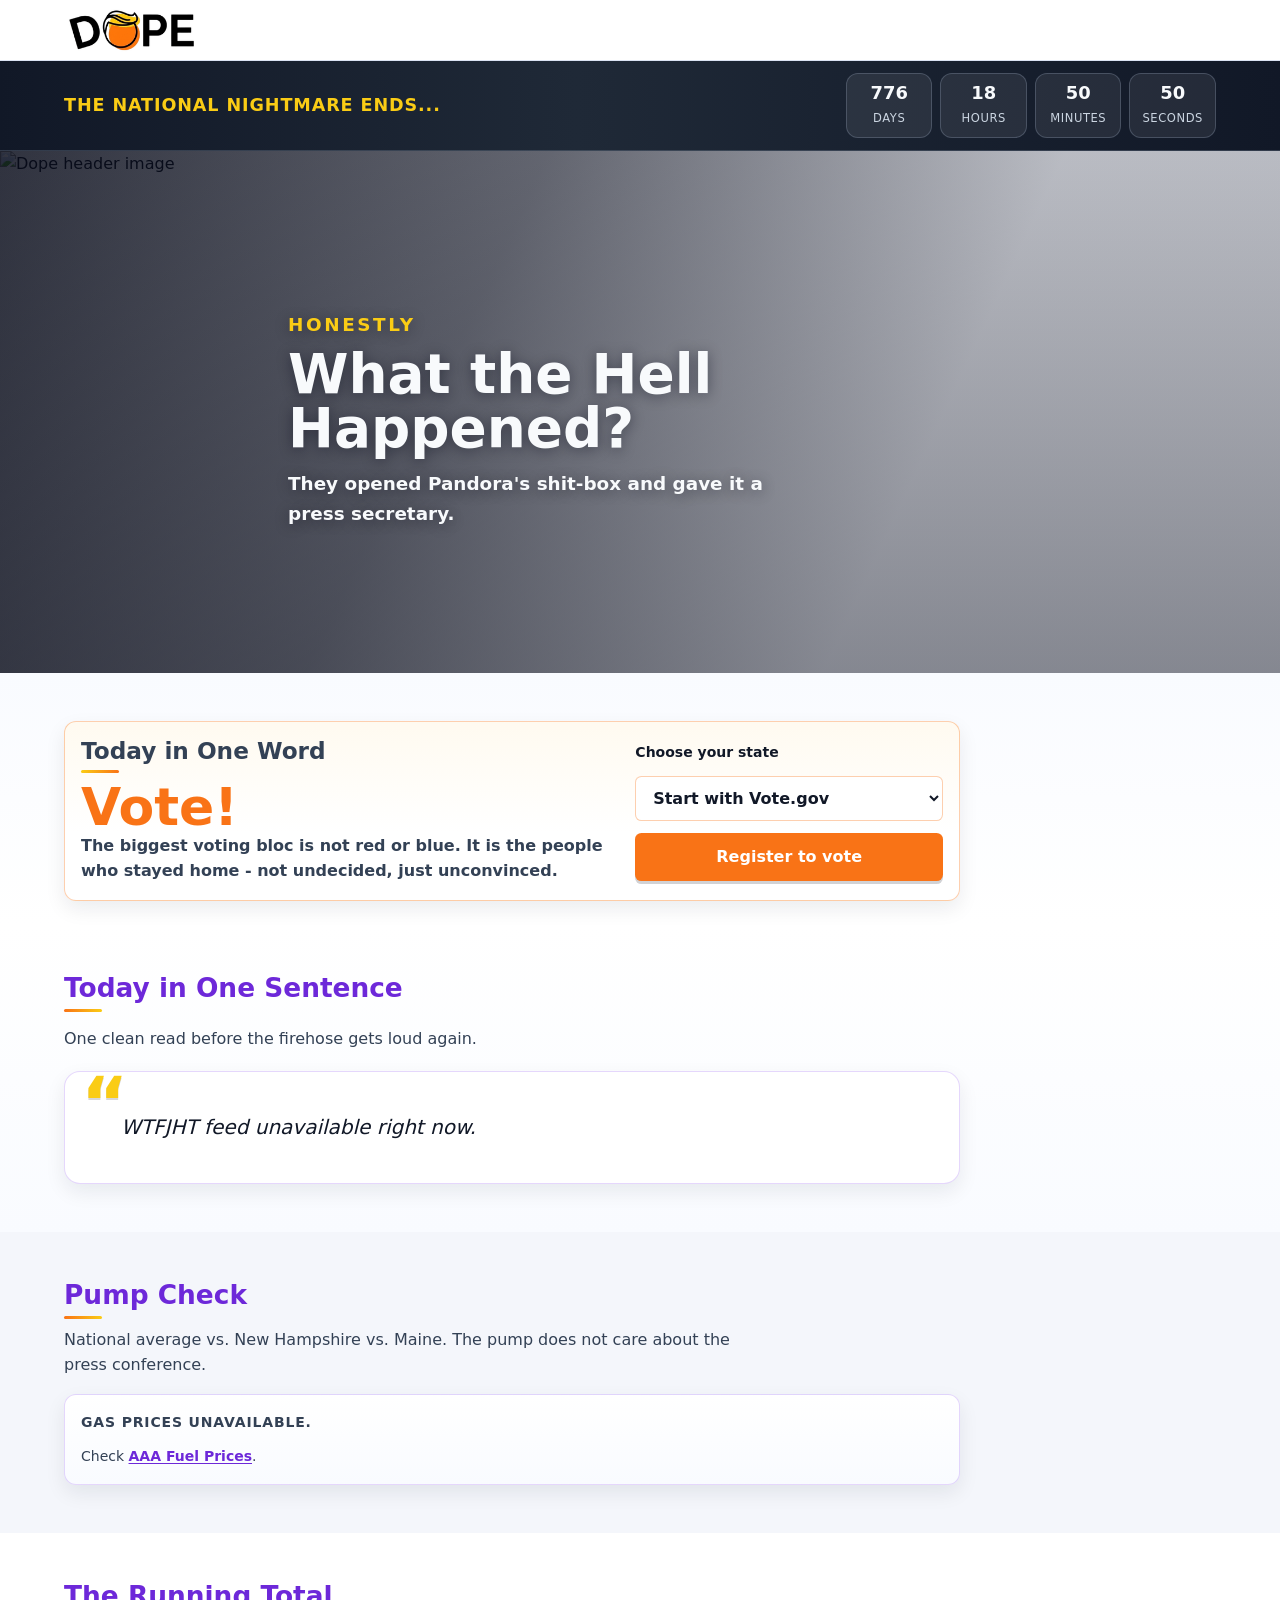
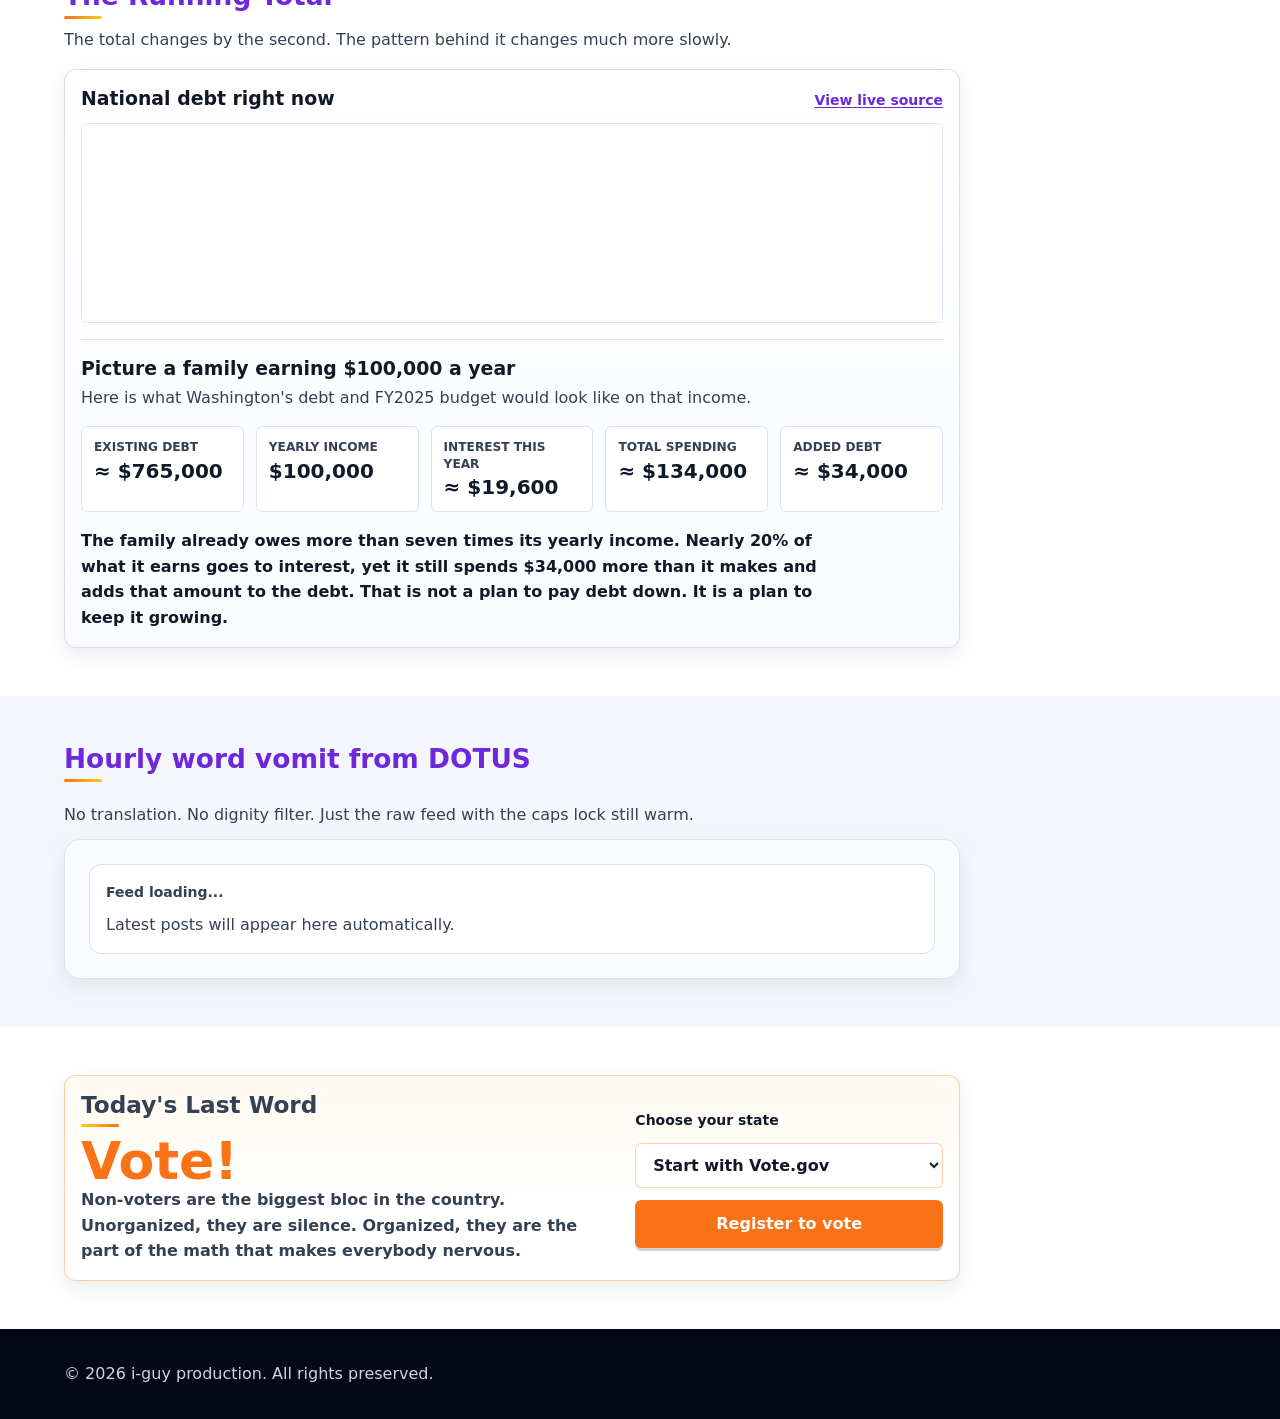
==== commit cbfce0fc: "fix" ====
--- a/index.html
+++ b/index.html
@@ -17,13 +17,13 @@
     <meta name="twitter:title" content="DOTUS-47 | Dope of the United States - 47" />
     <meta name="twitter:description" content="A running read on DOTUS-47, the daily firehose, the price at the pump, and the receipts hiding under the smoke." />
     <meta name="twitter:image" content="https://dopeoclock.com/assets/images/og-image.jpg" />
-    <link rel="stylesheet" href="styles.css?v=32" />
+    <link rel="stylesheet" href="styles.css?v=33" />
     <link rel="icon" href="assets/images/favicon.ico" sizes="any" />
     <link rel="icon" type="image/png" href="assets/images/favicon-512.png" />
     <link rel="apple-touch-icon" href="assets/images/apple-touch-icon.png" />
     <script defer src="script.js?v=9"></script>
     <script defer src="assets/gas-prices-widget.js?v=8"></script>
-    <script defer src="assets/national-debt-widget.js?v=6"></script>
+    <script defer src="assets/national-debt-widget.js?v=7"></script>
     <script defer src="assets/vote-register.js?v=2"></script>
   </head>
 
--- a/styles.css
+++ b/styles.css
@@ -787,22 +787,37 @@
 
 .feed-expand {
   display: inline-flex;
+  align-items: center;
+  gap: 0.45rem;
   margin-top: var(--space-3);
-  padding: 0;
-  border: 0;
-  background: transparent;
+  padding: 0.55rem 0.8rem;
+  border: 1px solid rgba(124, 58, 237, 0.22);
+  border-radius: 999px;
+  background: #f5f3ff;
   color: var(--color-primary-dark);
   font: inherit;
   font-size: var(--font-size-100);
   font-weight: 800;
+  line-height: 1;
   cursor: pointer;
+  transition: background-color 150ms ease, border-color 150ms ease, color 150ms ease;
+}
+
+.feed-expand::after {
+  content: "↓";
+  font-size: 0.9em;
+  transition: transform 150ms ease;
+}
+
+.feed-expand[aria-expanded="true"]::after {
+  transform: rotate(180deg);
 }
 
 .feed-expand:hover,
 .feed-expand:focus-visible {
+  border-color: rgba(124, 58, 237, 0.42);
+  background: #ede9fe;
   color: var(--color-primary);
-  text-decoration: underline;
-  text-underline-offset: 0.15em;
 }
 
 .feed-post__full {
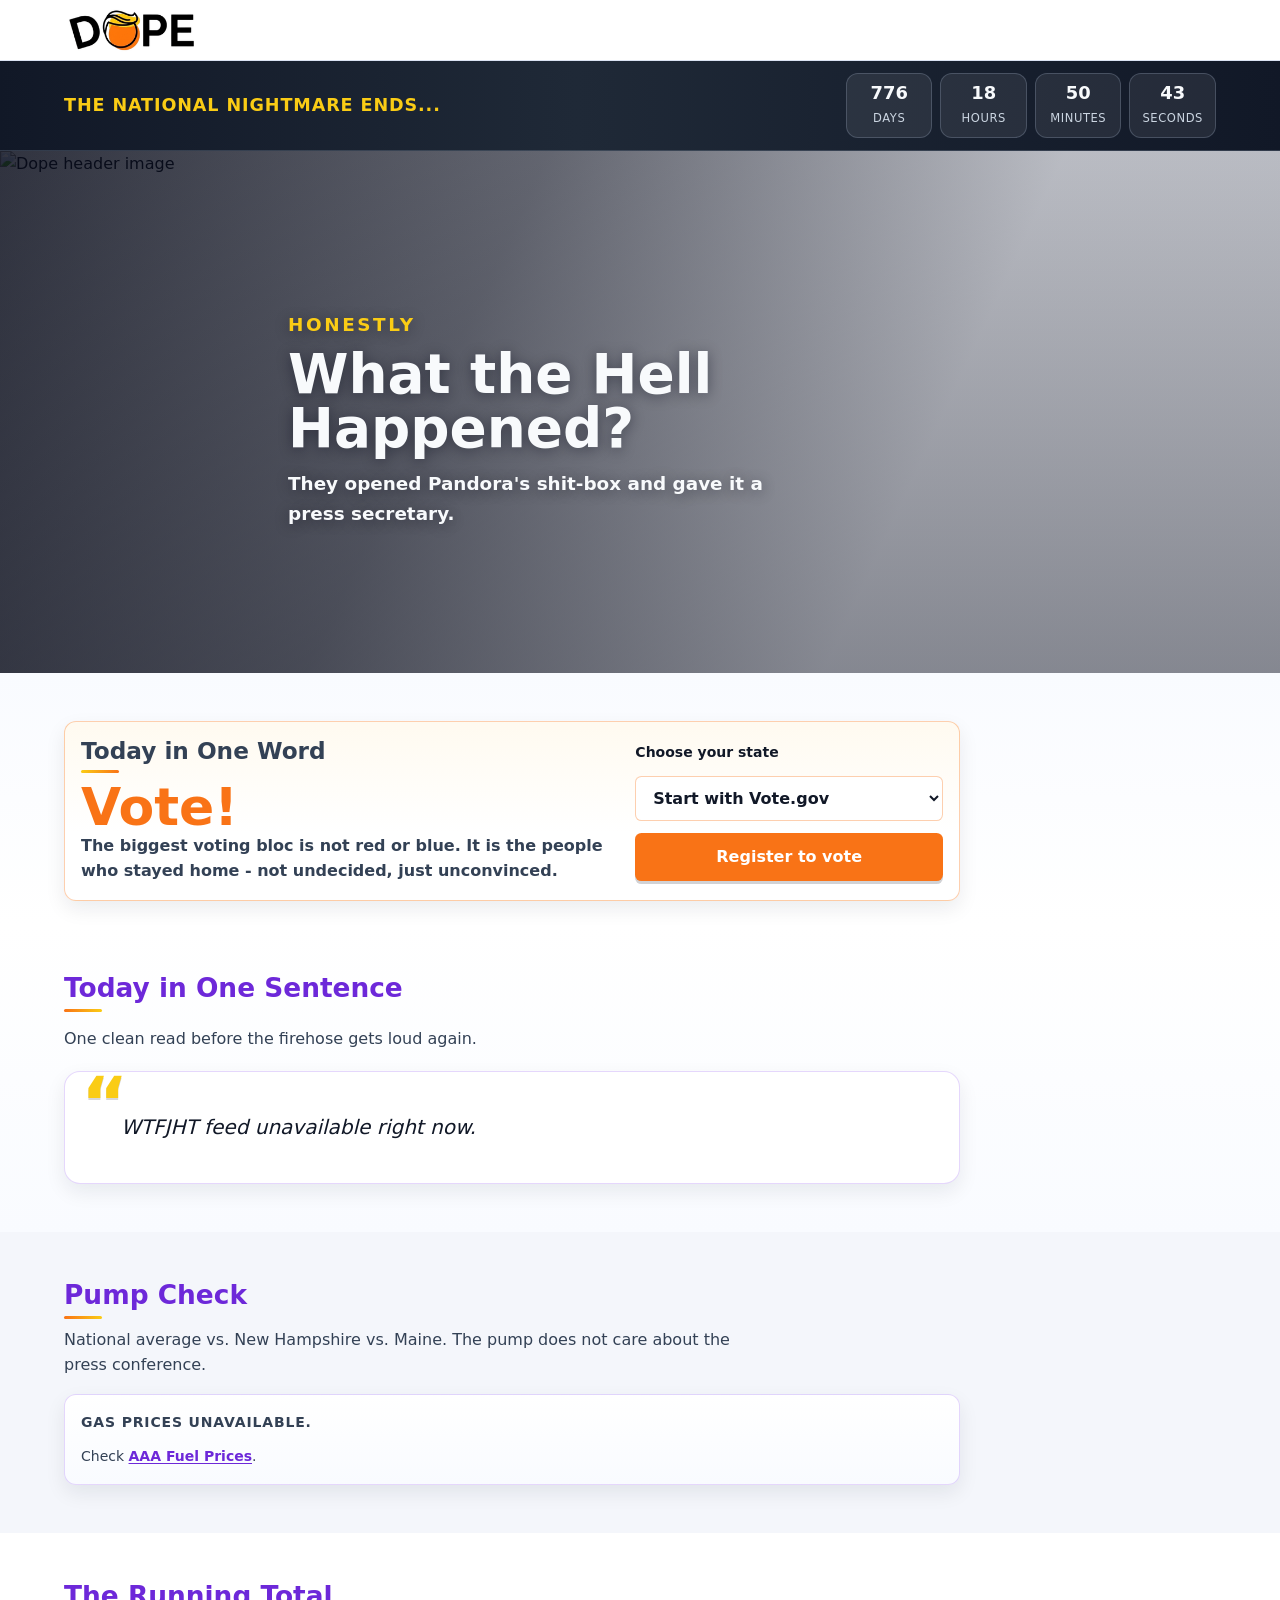
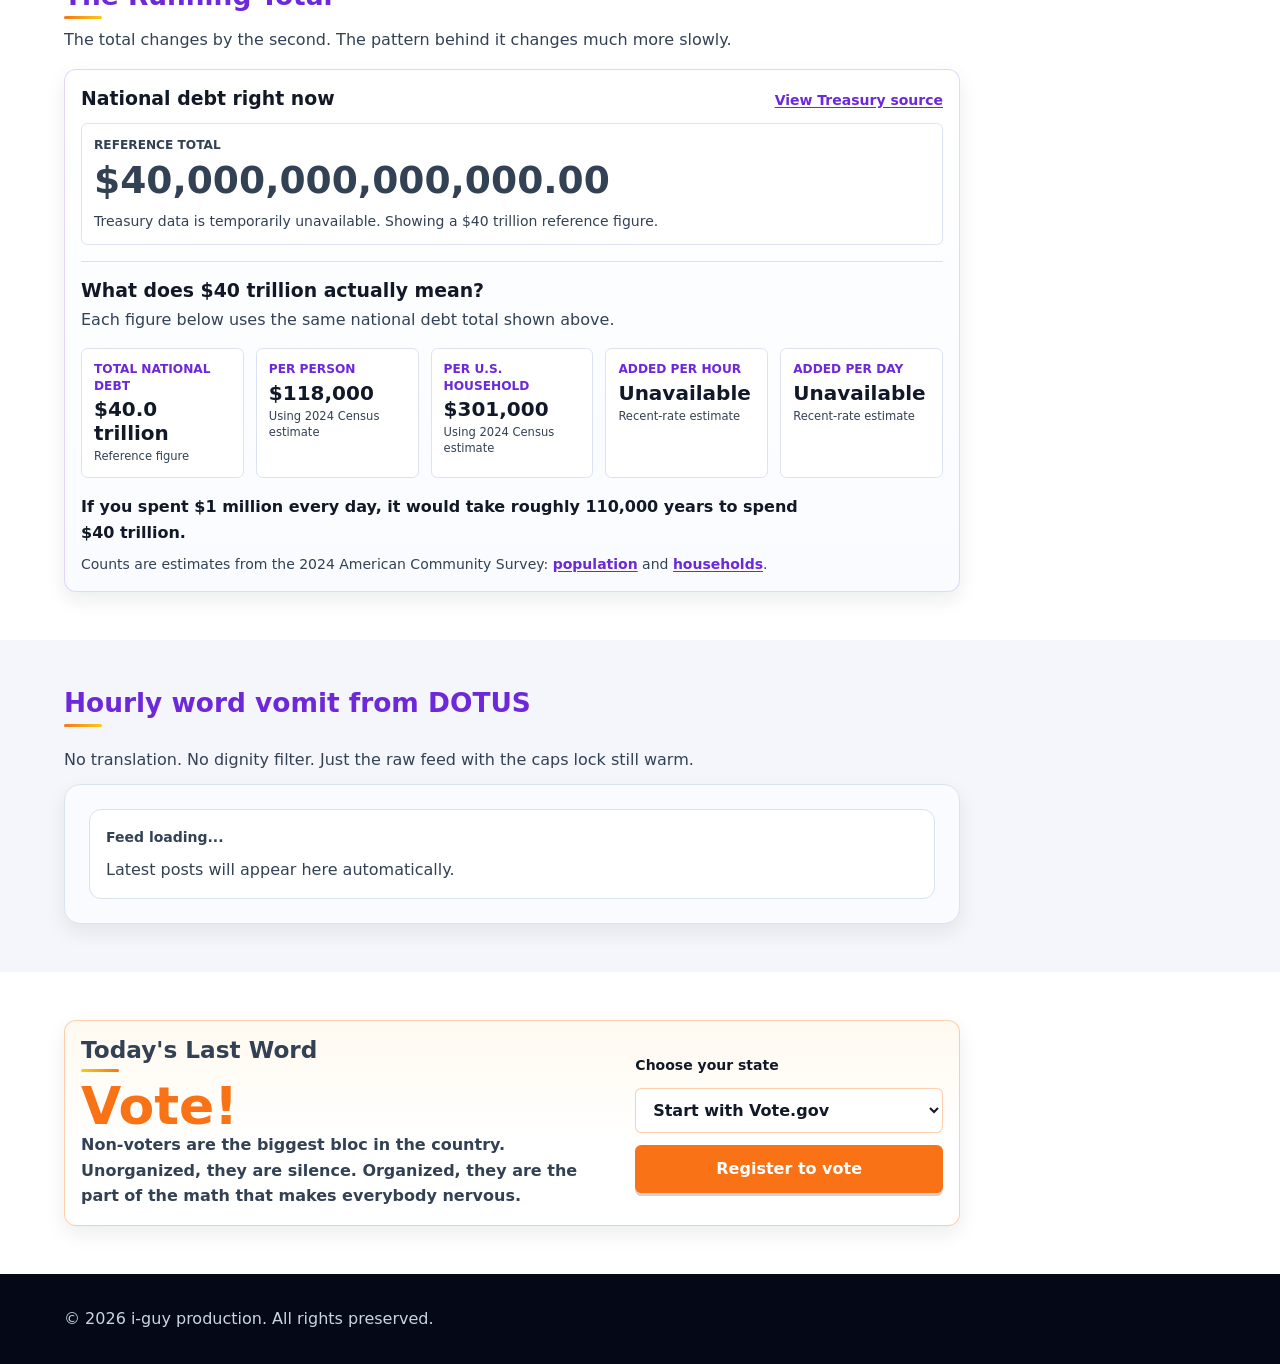
==== commit 480308da: "changes" ====
--- a/index.html
+++ b/index.html
@@ -17,13 +17,13 @@
     <meta name="twitter:title" content="DOTUS-47 | Dope of the United States - 47" />
     <meta name="twitter:description" content="A running read on DOTUS-47, the daily firehose, the price at the pump, and the receipts hiding under the smoke." />
     <meta name="twitter:image" content="https://dopeoclock.com/assets/images/og-image.jpg" />
-    <link rel="stylesheet" href="styles.css?v=33" />
+    <link rel="stylesheet" href="styles.css?v=35" />
     <link rel="icon" href="assets/images/favicon.ico" sizes="any" />
     <link rel="icon" type="image/png" href="assets/images/favicon-512.png" />
     <link rel="apple-touch-icon" href="assets/images/apple-touch-icon.png" />
     <script defer src="script.js?v=9"></script>
     <script defer src="assets/gas-prices-widget.js?v=8"></script>
-    <script defer src="assets/national-debt-widget.js?v=7"></script>
+    <script defer src="assets/national-debt-widget.js?v=8"></script>
     <script defer src="assets/vote-register.js?v=2"></script>
   </head>
 
--- a/styles.css
+++ b/styles.css
@@ -1174,6 +1174,36 @@
   transition: height 0.2s ease;
 }
 
+.debt-panel__counter {
+  padding: var(--space-3);
+  border: 1px solid var(--color-border);
+  border-radius: var(--radius-sm);
+  background: #fff;
+}
+
+.debt-panel__label {
+  color: var(--color-primary-dark);
+  font-size: 0.76rem;
+  font-weight: 700;
+  text-transform: uppercase;
+}
+
+.debt-panel__number {
+  margin-top: 0.2rem;
+  overflow-wrap: anywhere;
+  color: var(--color-text);
+  font-size: clamp(1.45rem, 4vw, 2.35rem);
+  font-weight: 800;
+  line-height: 1.15;
+  font-variant-numeric: tabular-nums;
+}
+
+.debt-panel__note {
+  margin-top: var(--space-2);
+  color: var(--color-text-muted);
+  font-size: var(--font-size-100);
+}
+
 .debt-comparison {
   margin-top: var(--space-4);
   padding-top: var(--space-4);
@@ -1206,9 +1236,9 @@
 
 .debt-metric dt {
   margin-bottom: 0.2rem;
-  color: var(--color-text-muted);
+  color: var(--color-primary-dark);
   font-size: 0.76rem;
-  font-weight: 800;
+  font-weight: 700;
   text-transform: uppercase;
   line-height: 1.35;
 }
@@ -1217,9 +1247,17 @@
   margin: 0;
   color: var(--color-text);
   font-size: clamp(1.05rem, 1.8vw, 1.25rem);
-  font-weight: 900;
+  font-weight: 800;
   line-height: 1.2;
   font-variant-numeric: tabular-nums;
+}
+
+.debt-metric small {
+  display: block;
+  margin-top: var(--space-1);
+  color: var(--color-text-muted);
+  font-size: 0.72rem;
+  line-height: 1.35;
 }
 
 .debt-comparison__summary {
@@ -1227,6 +1265,19 @@
   margin-top: var(--space-4);
   color: var(--color-text) !important;
   font-weight: 600;
+}
+
+.debt-comparison__sources {
+  margin-top: var(--space-2);
+  color: var(--color-text-muted);
+  font-size: var(--font-size-100);
+}
+
+.debt-comparison__sources a {
+  color: var(--color-primary-dark);
+  font-weight: 700;
+  text-decoration: underline;
+  text-underline-offset: 0.15em;
 }
 
 @media (max-width: 54rem) {
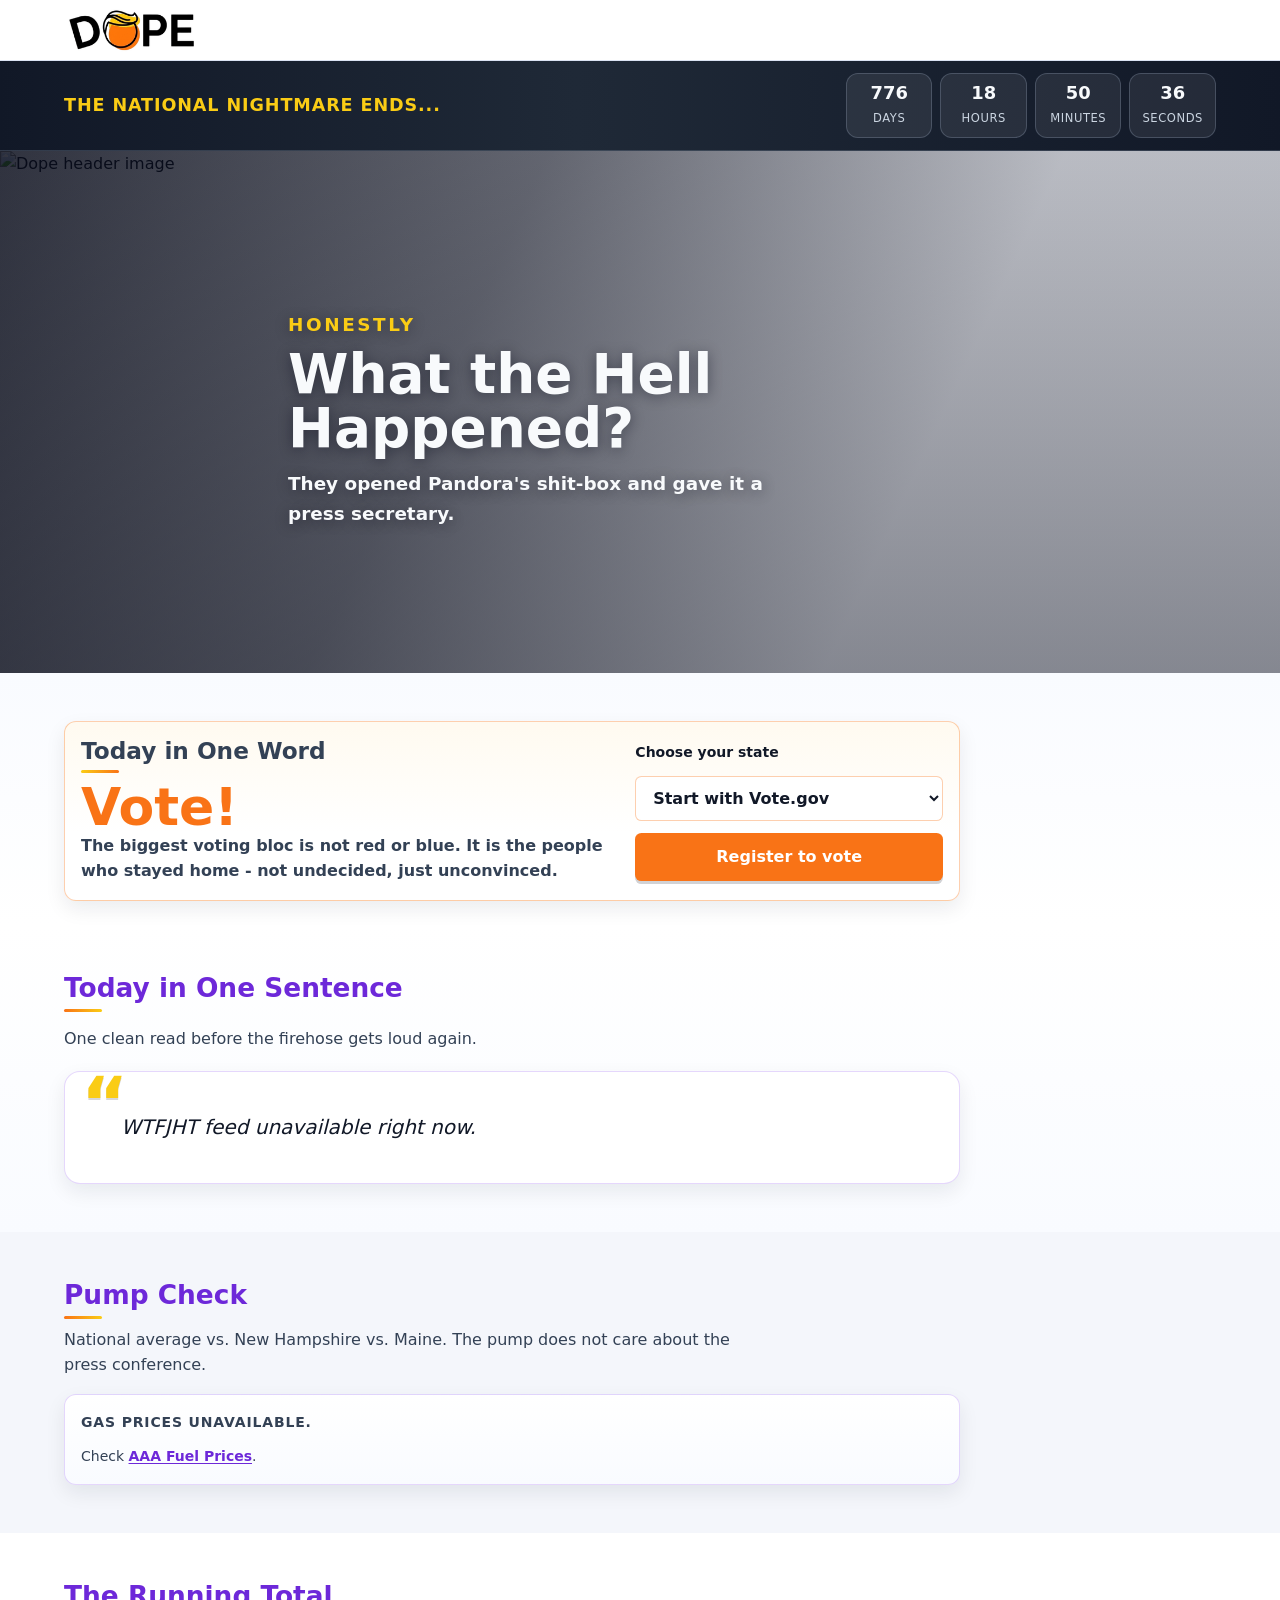
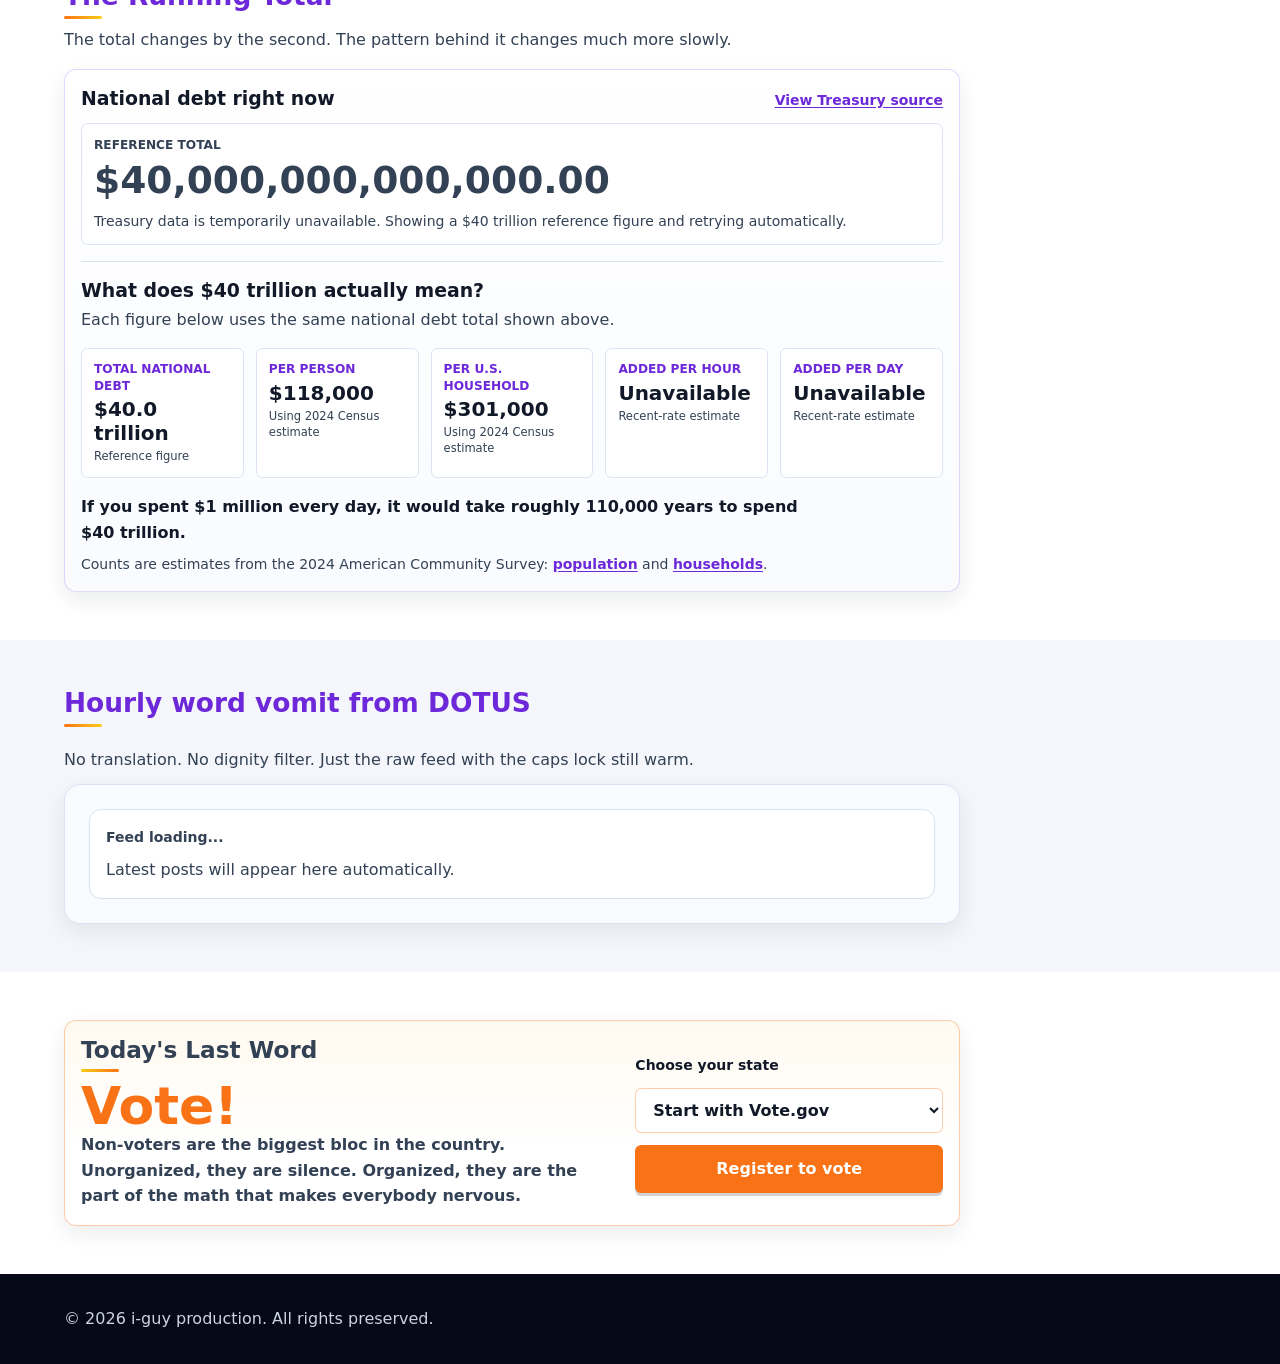
==== commit 882a0a7e: "fix" ====
--- a/index.html
+++ b/index.html
@@ -23,7 +23,7 @@
     <link rel="apple-touch-icon" href="assets/images/apple-touch-icon.png" />
     <script defer src="script.js?v=9"></script>
     <script defer src="assets/gas-prices-widget.js?v=8"></script>
-    <script defer src="assets/national-debt-widget.js?v=8"></script>
+    <script defer src="assets/national-debt-widget.js?v=9"></script>
     <script defer src="assets/vote-register.js?v=2"></script>
   </head>
 
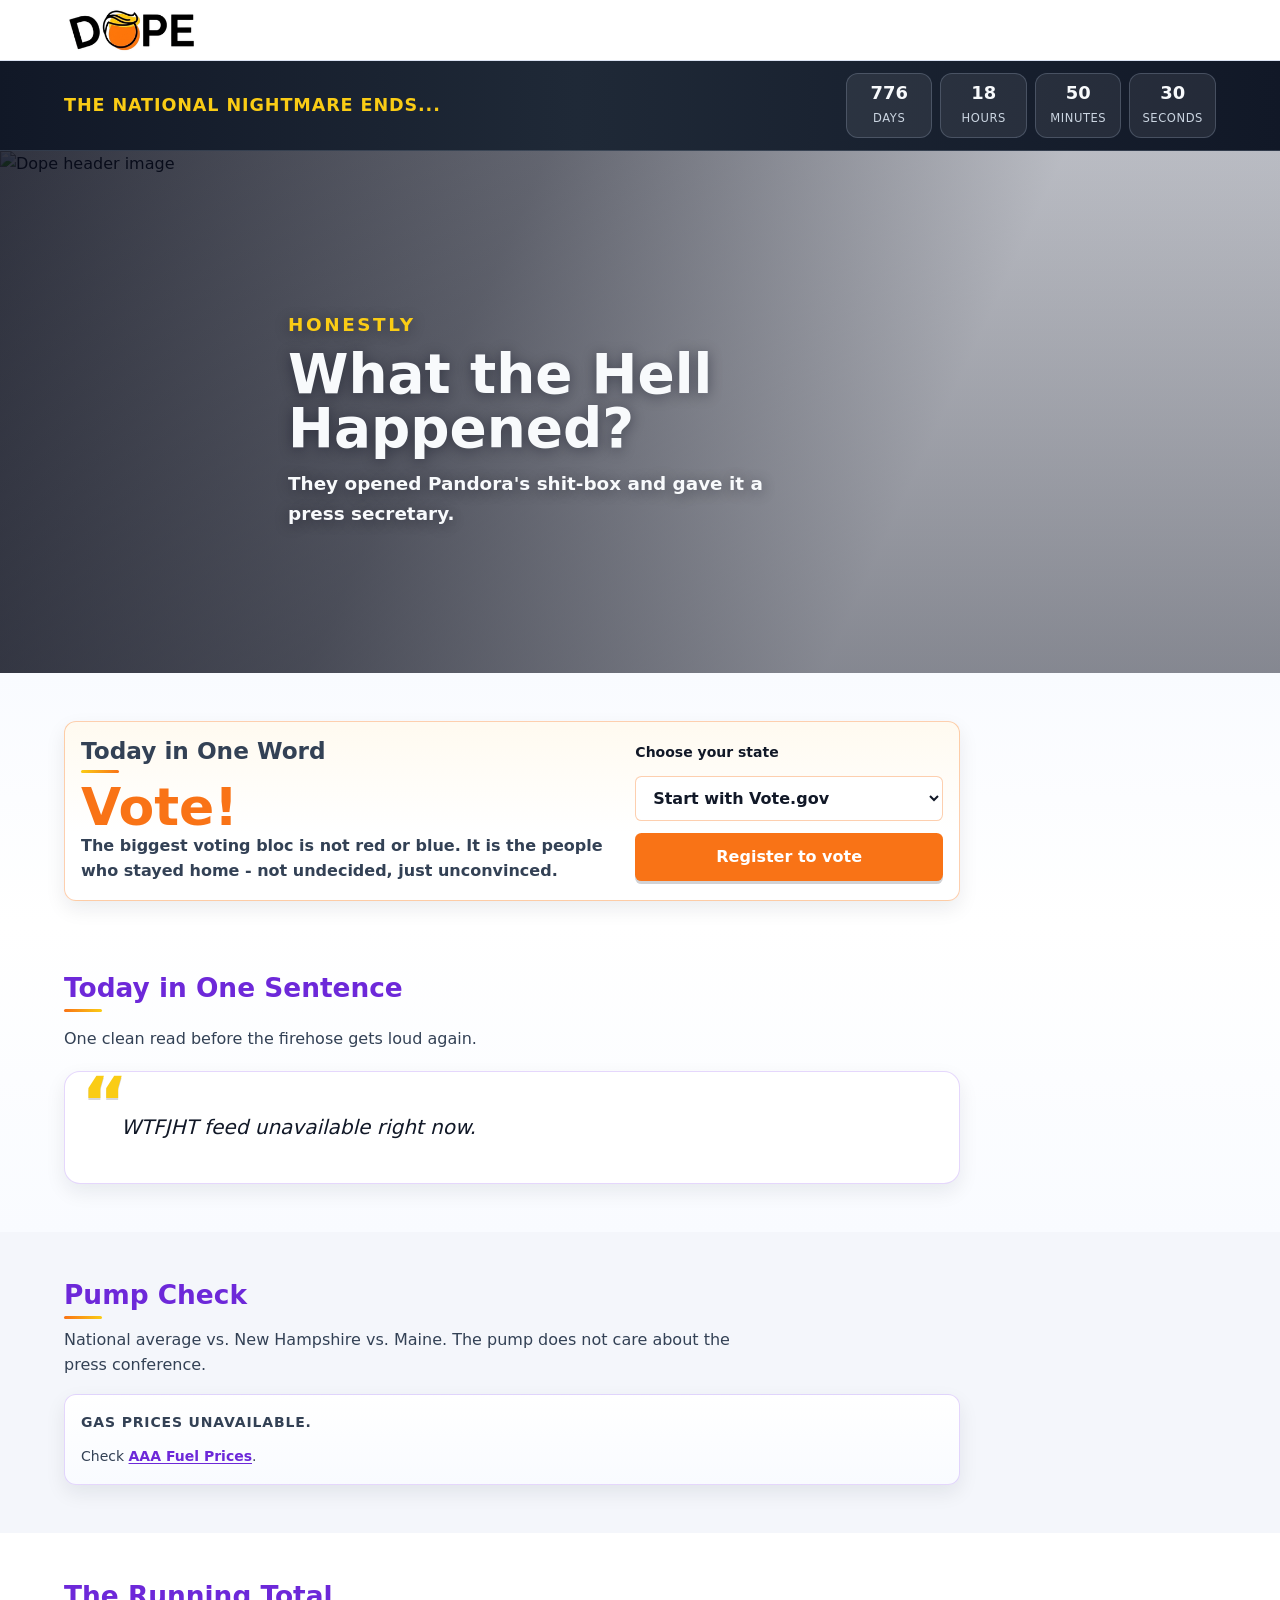
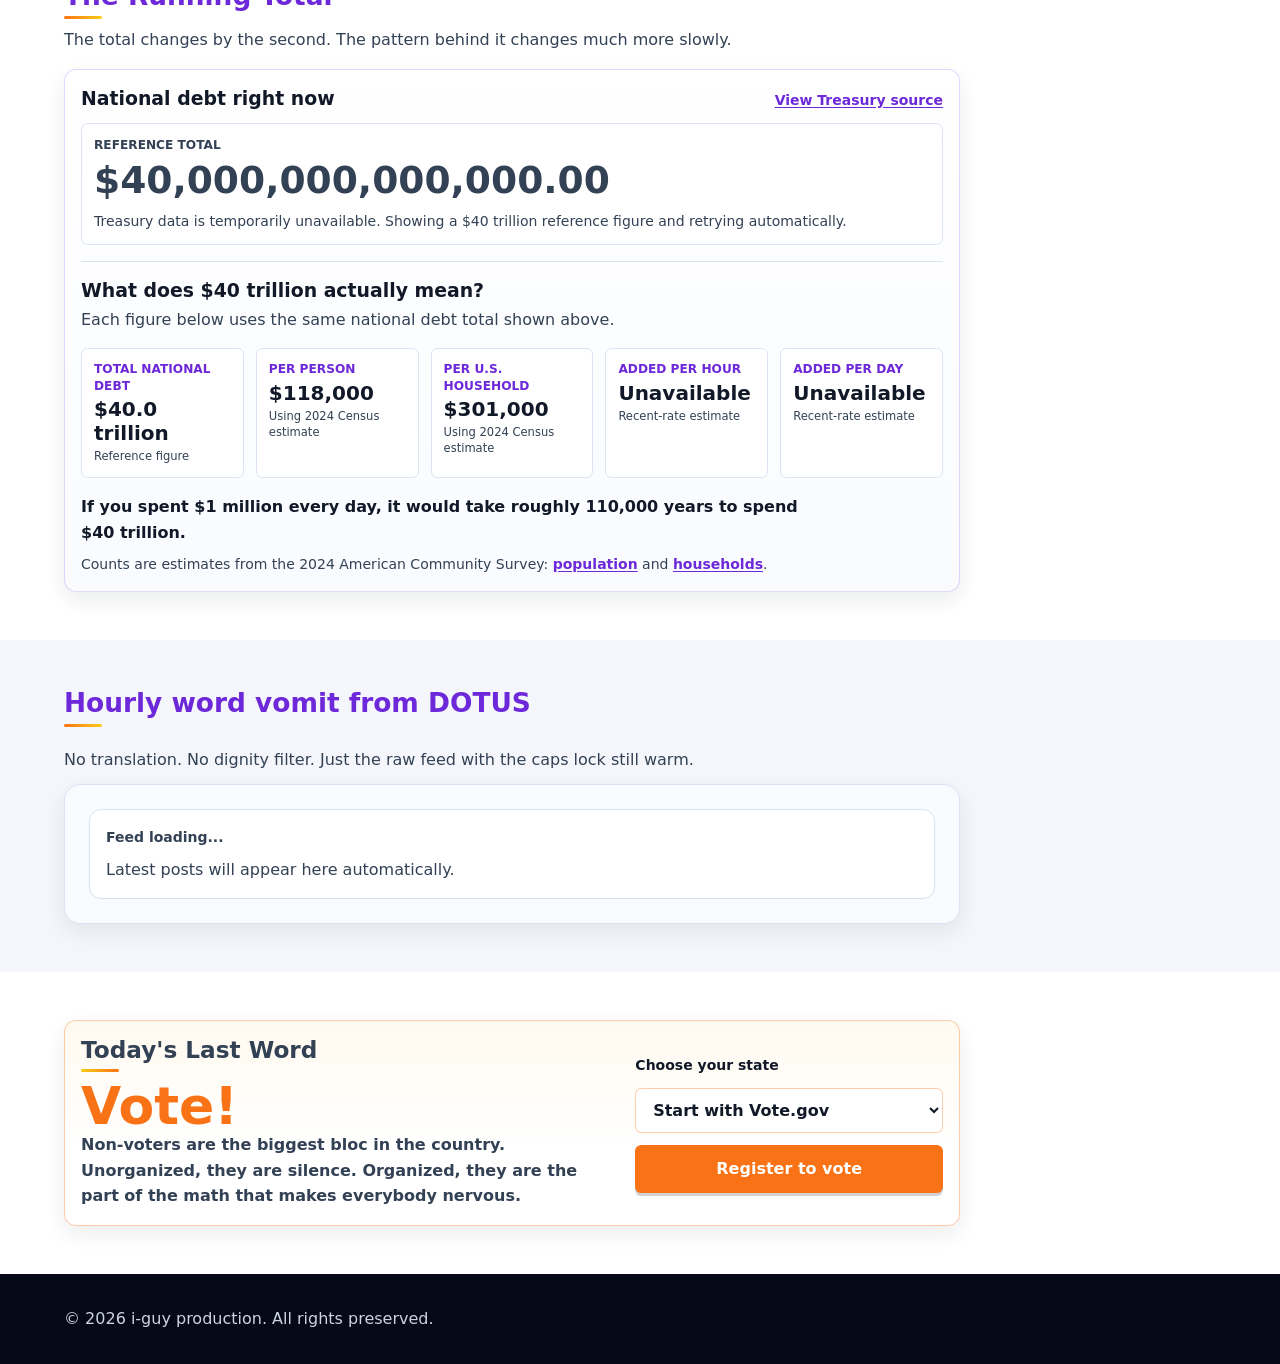
==== commit 793bc90c: "fix" ====
--- a/index.html
+++ b/index.html
@@ -23,7 +23,7 @@
     <link rel="apple-touch-icon" href="assets/images/apple-touch-icon.png" />
     <script defer src="script.js?v=9"></script>
     <script defer src="assets/gas-prices-widget.js?v=8"></script>
-    <script defer src="assets/national-debt-widget.js?v=9"></script>
+    <script defer src="assets/national-debt-widget.js?v=11"></script>
     <script defer src="assets/vote-register.js?v=2"></script>
   </head>
 
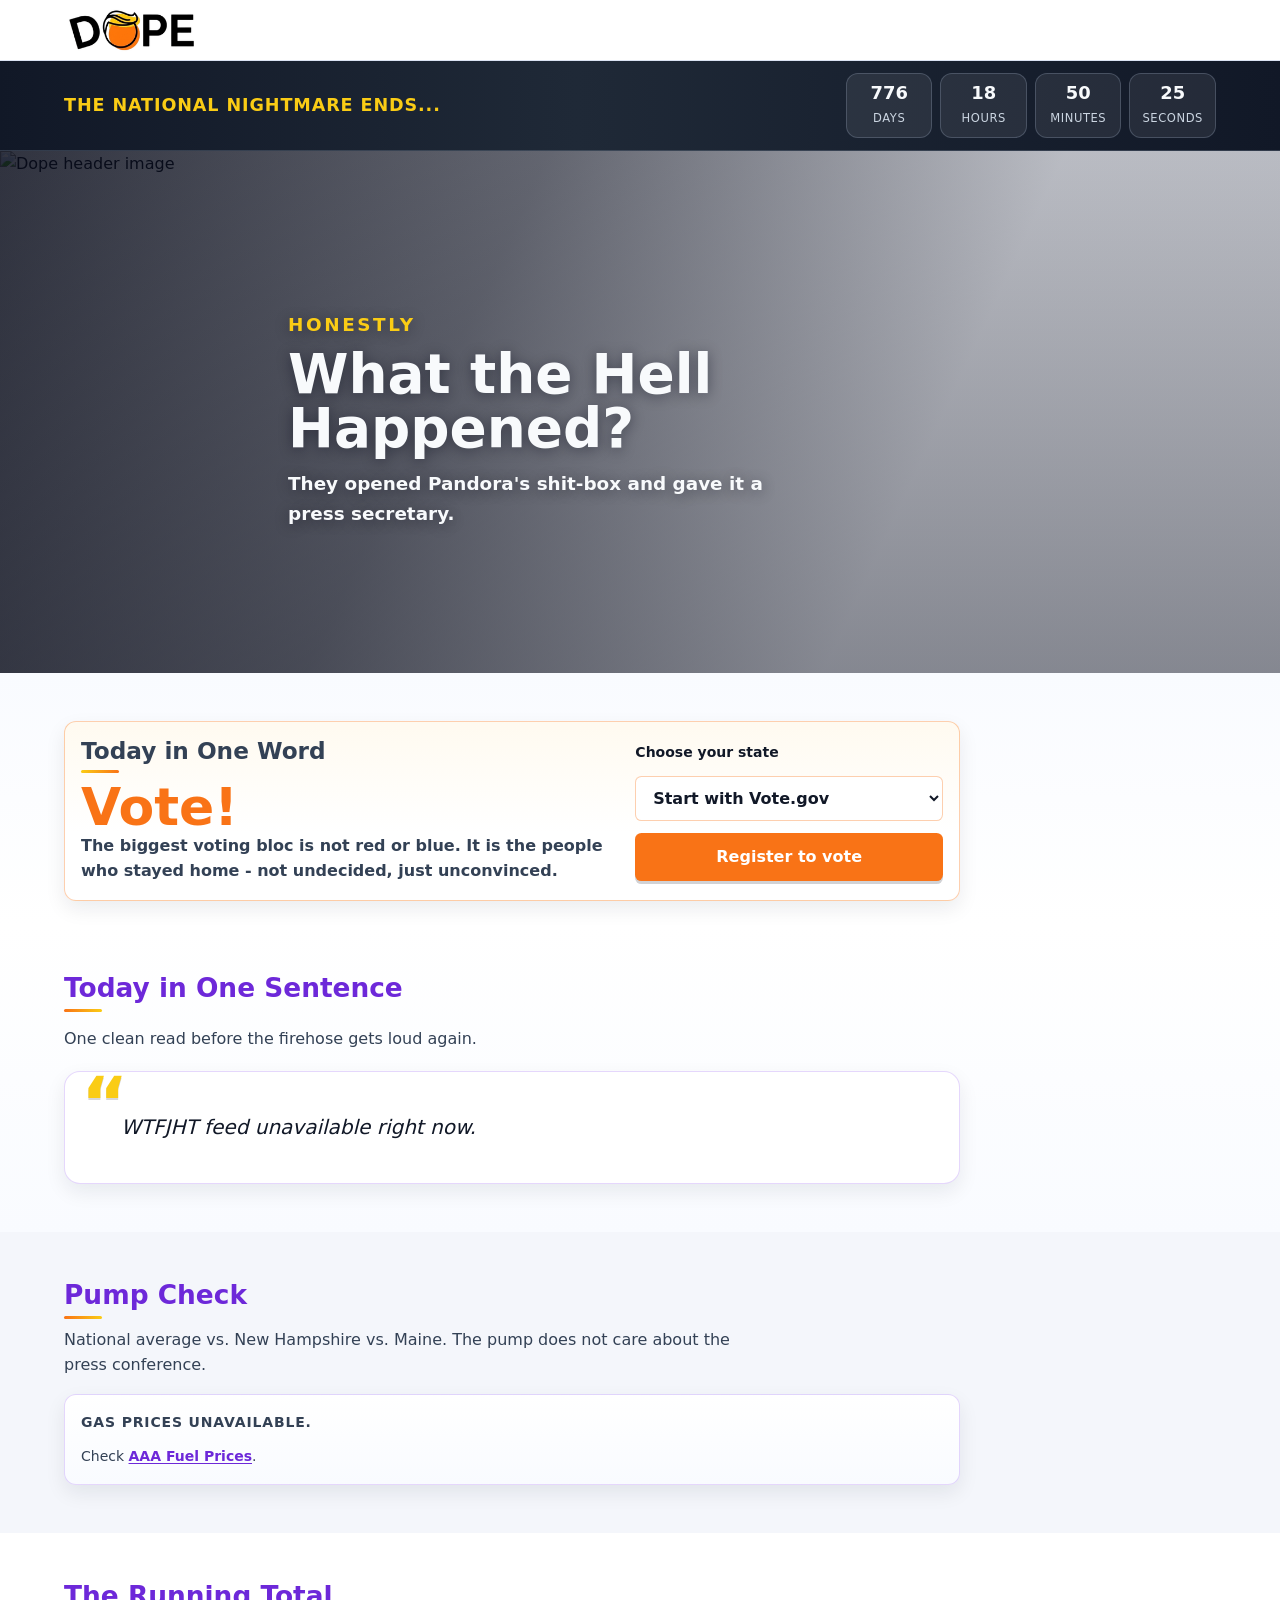
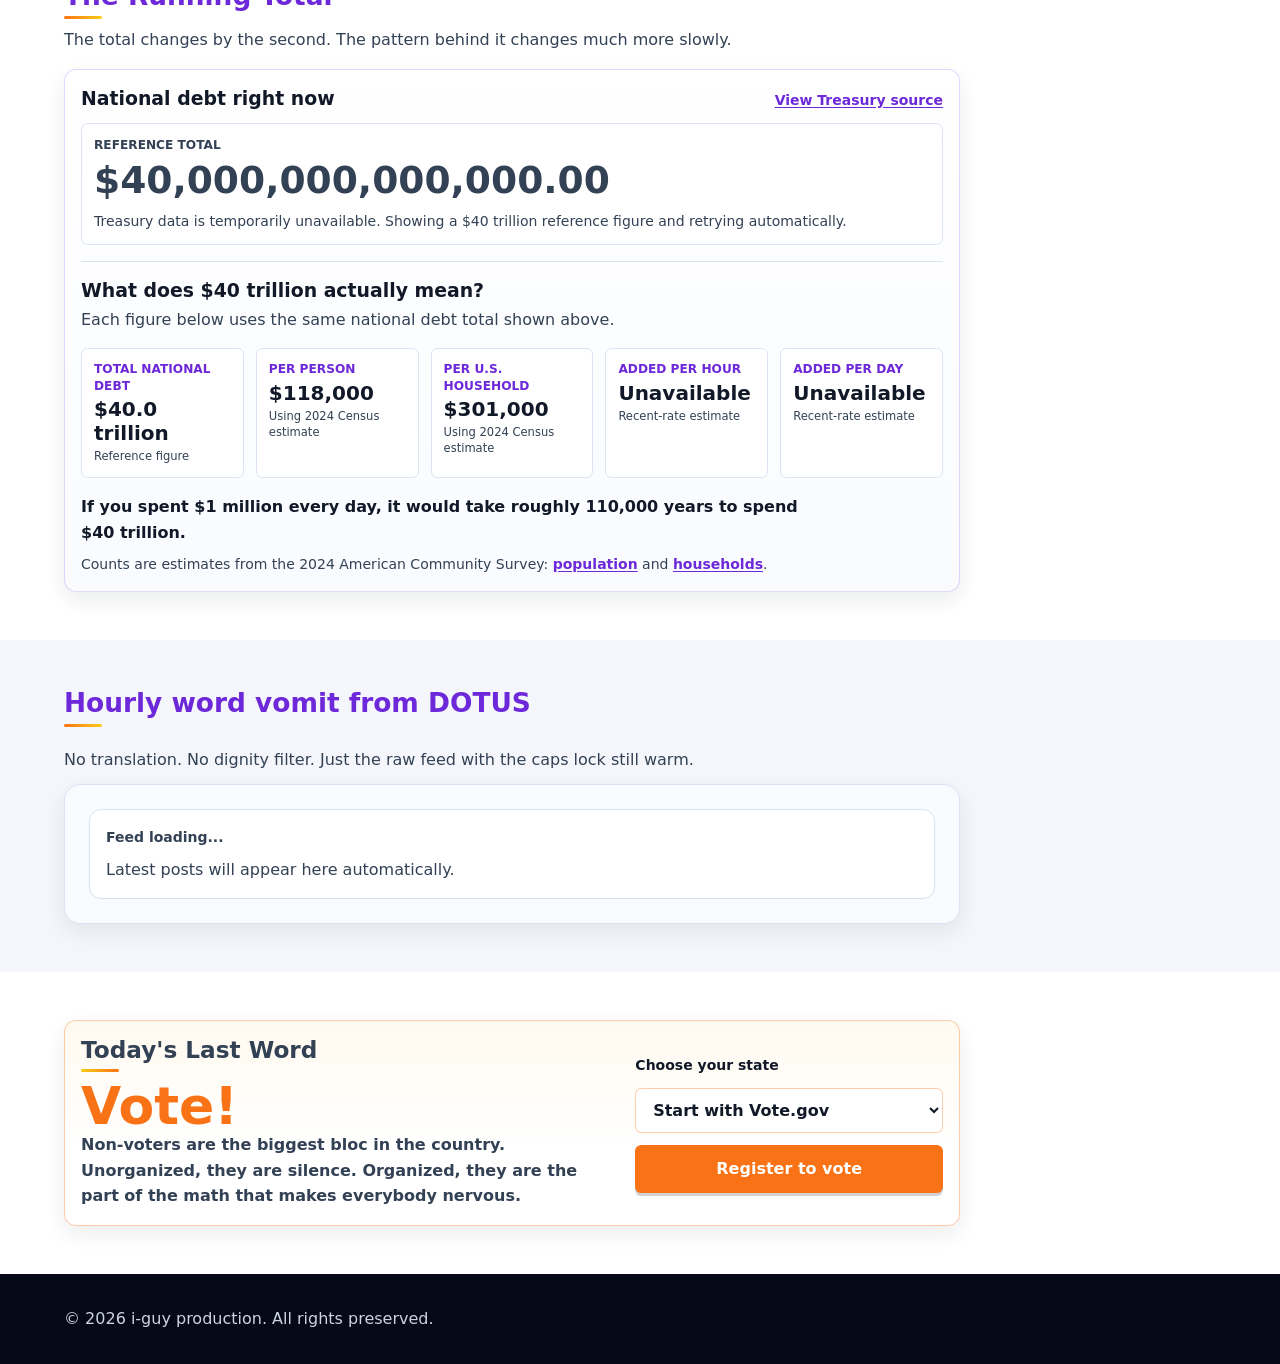
==== commit b5480fb3: "fixes" ====
--- a/index.html
+++ b/index.html
@@ -22,8 +22,8 @@
     <link rel="icon" type="image/png" href="assets/images/favicon-512.png" />
     <link rel="apple-touch-icon" href="assets/images/apple-touch-icon.png" />
     <script defer src="script.js?v=9"></script>
-    <script defer src="assets/gas-prices-widget.js?v=8"></script>
-    <script defer src="assets/national-debt-widget.js?v=11"></script>
+    <script defer src="assets/gas-prices-widget.js?v=9"></script>
+    <script defer src="assets/national-debt-widget.js?v=12"></script>
     <script defer src="assets/vote-register.js?v=2"></script>
   </head>
 
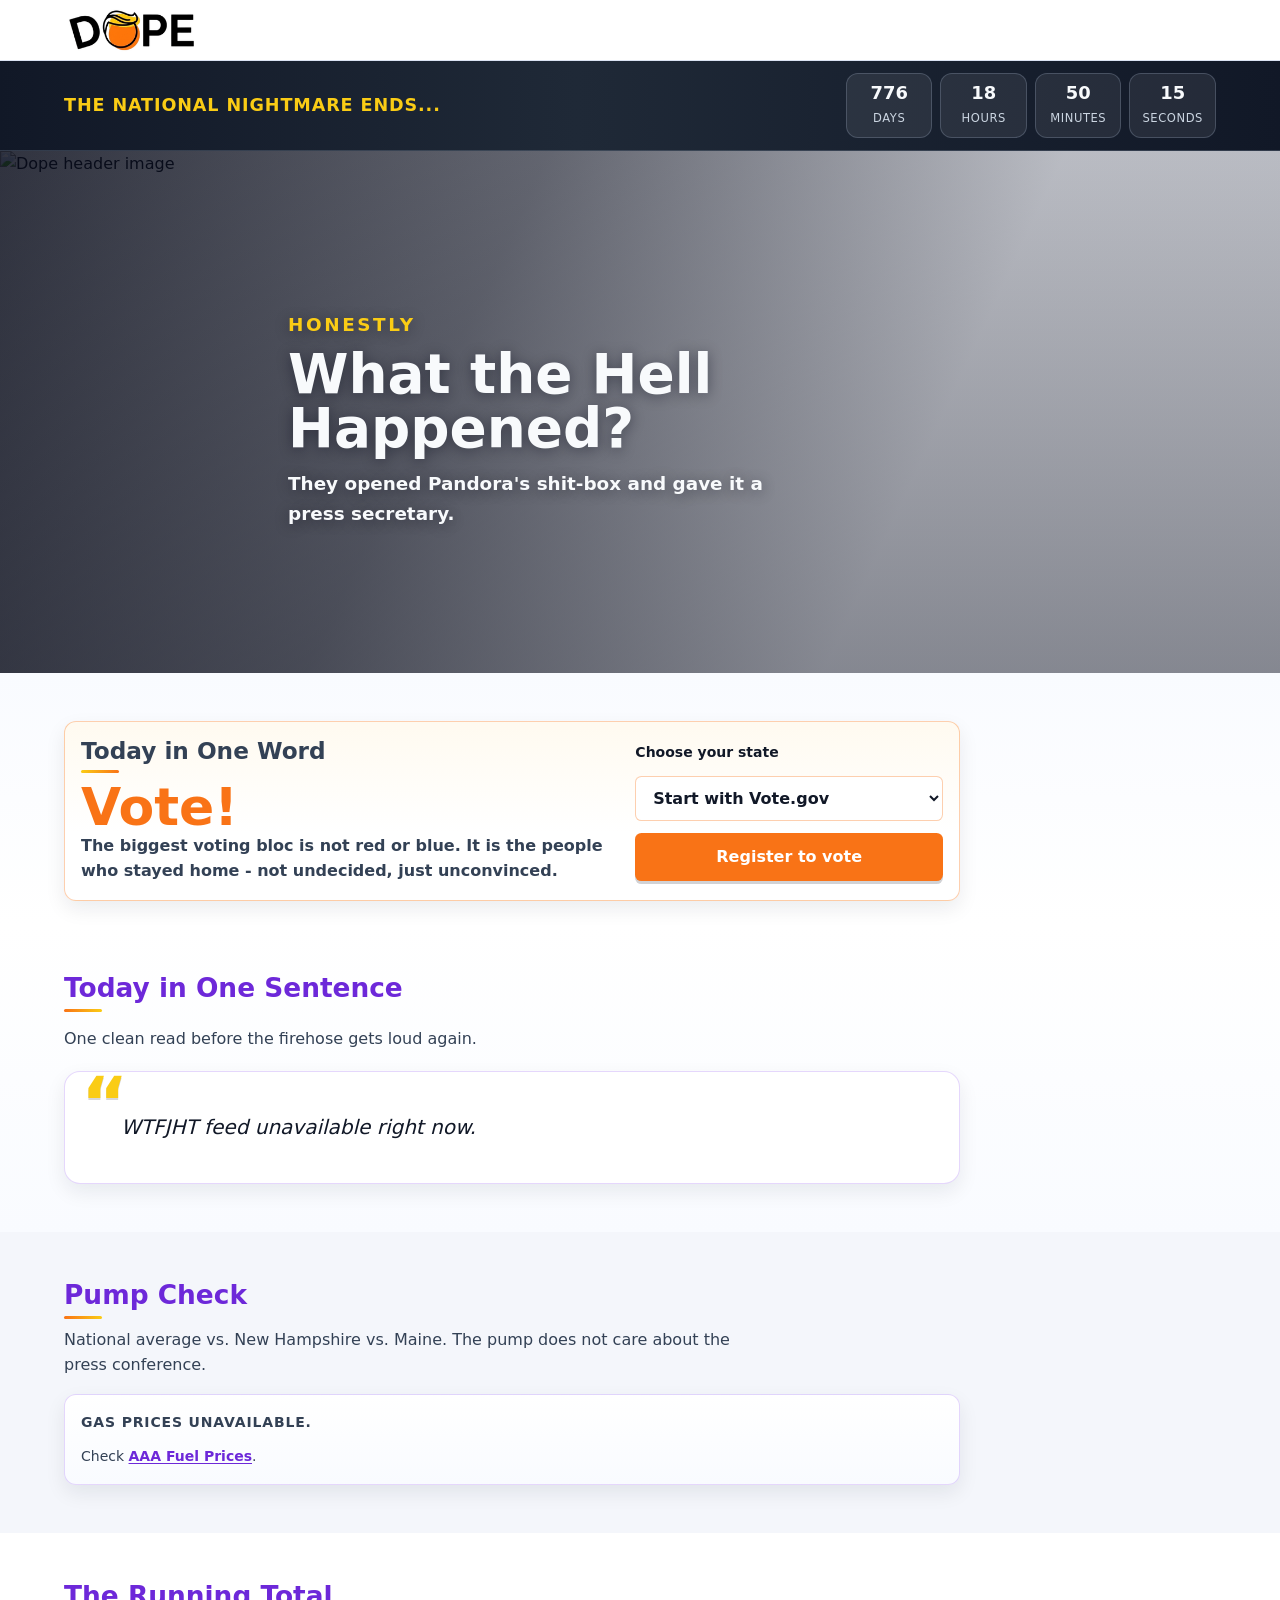
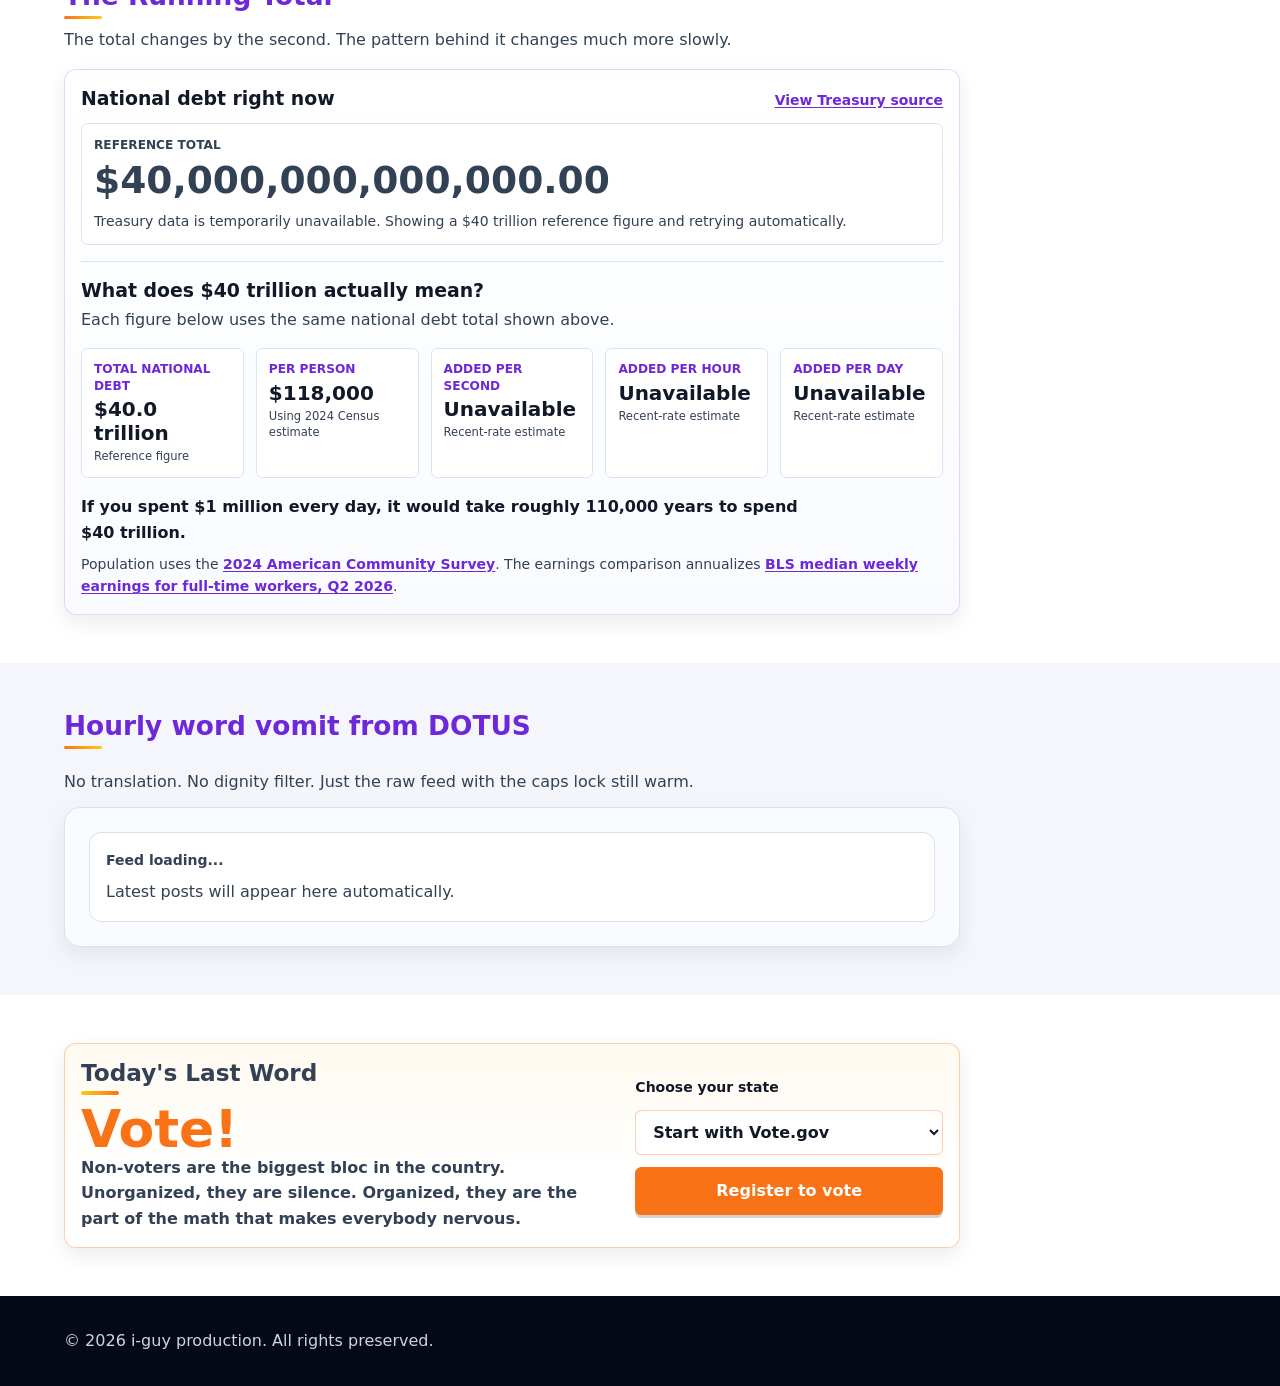
==== commit 964da26f: "debt update" ====
--- a/index.html
+++ b/index.html
@@ -23,7 +23,7 @@
     <link rel="apple-touch-icon" href="assets/images/apple-touch-icon.png" />
     <script defer src="script.js?v=9"></script>
     <script defer src="assets/gas-prices-widget.js?v=9"></script>
-    <script defer src="assets/national-debt-widget.js?v=12"></script>
+    <script defer src="assets/national-debt-widget.js?v=13"></script>
     <script defer src="assets/vote-register.js?v=2"></script>
   </head>
 
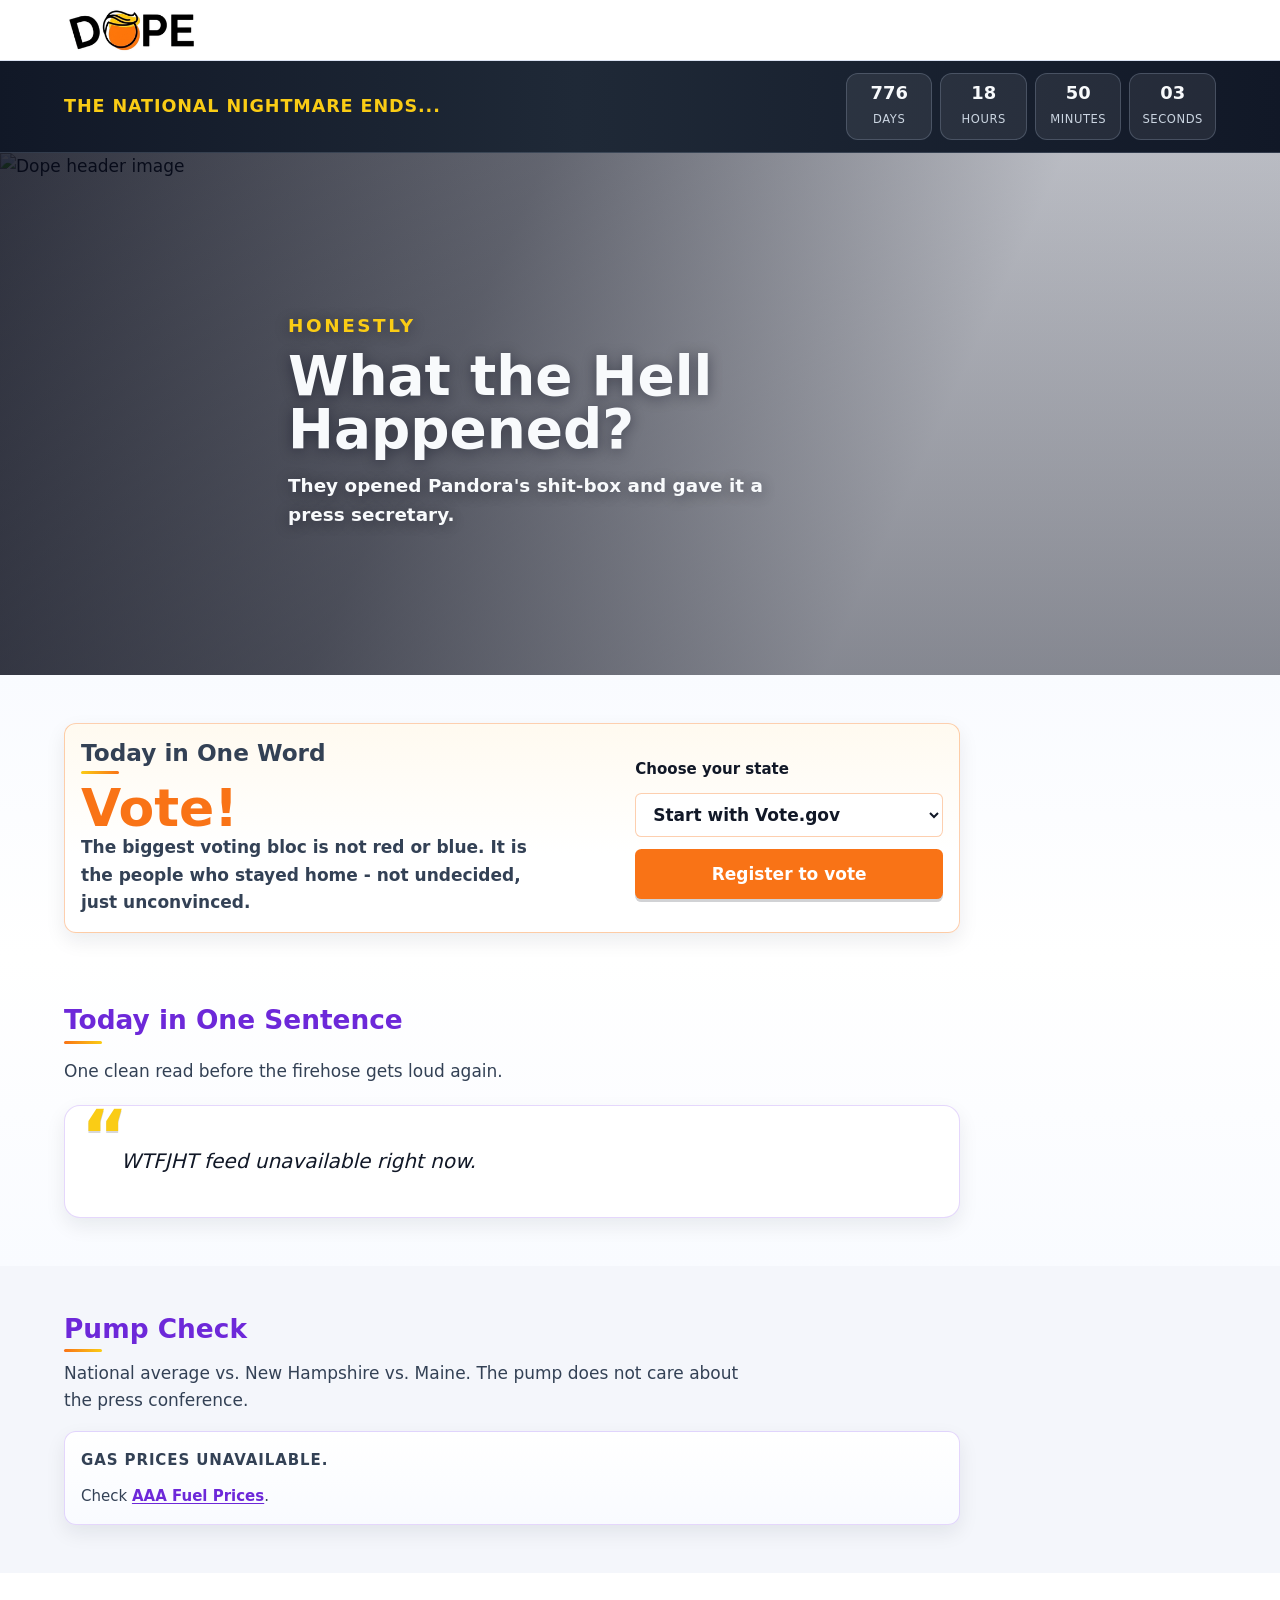
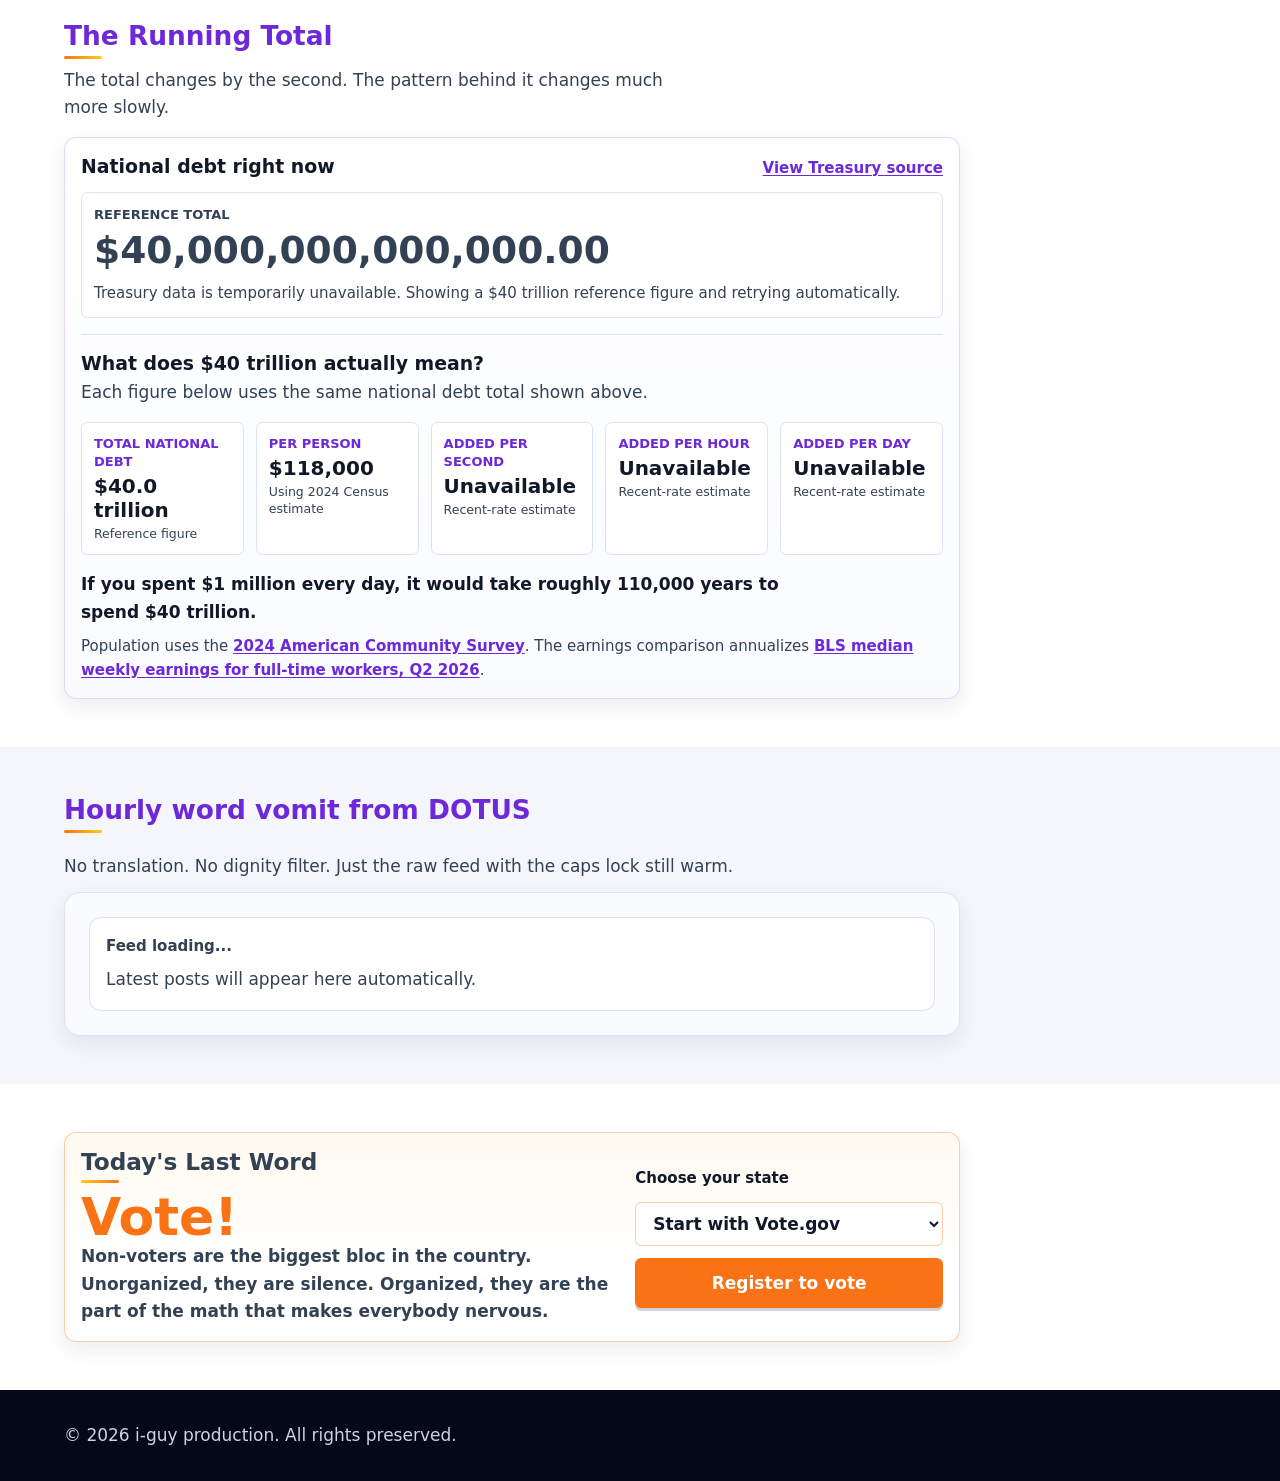
==== commit 2192ea02: "font sizes" ====
--- a/index.html
+++ b/index.html
@@ -17,7 +17,7 @@
     <meta name="twitter:title" content="DOTUS-47 | Dope of the United States - 47" />
     <meta name="twitter:description" content="A running read on DOTUS-47, the daily firehose, the price at the pump, and the receipts hiding under the smoke." />
     <meta name="twitter:image" content="https://dopeoclock.com/assets/images/og-image.jpg" />
-    <link rel="stylesheet" href="styles.css?v=35" />
+    <link rel="stylesheet" href="styles.css?v=36" />
     <link rel="icon" href="assets/images/favicon.ico" sizes="any" />
     <link rel="icon" type="image/png" href="assets/images/favicon-512.png" />
     <link rel="apple-touch-icon" href="assets/images/apple-touch-icon.png" />
--- a/styles.css
+++ b/styles.css
@@ -1758,3 +1758,19 @@
   margin-top: 0.35rem;
   max-width: 48rem;
 }
+
+@media (min-width: 64rem) {
+  :root {
+    --font-size-100: 0.9375rem;
+    --font-size-200: 1.0625rem;
+  }
+
+  .debt-panel__label,
+  .debt-metric dt {
+    font-size: 0.8125rem;
+  }
+
+  .debt-metric small {
+    font-size: 0.78125rem;
+  }
+}
